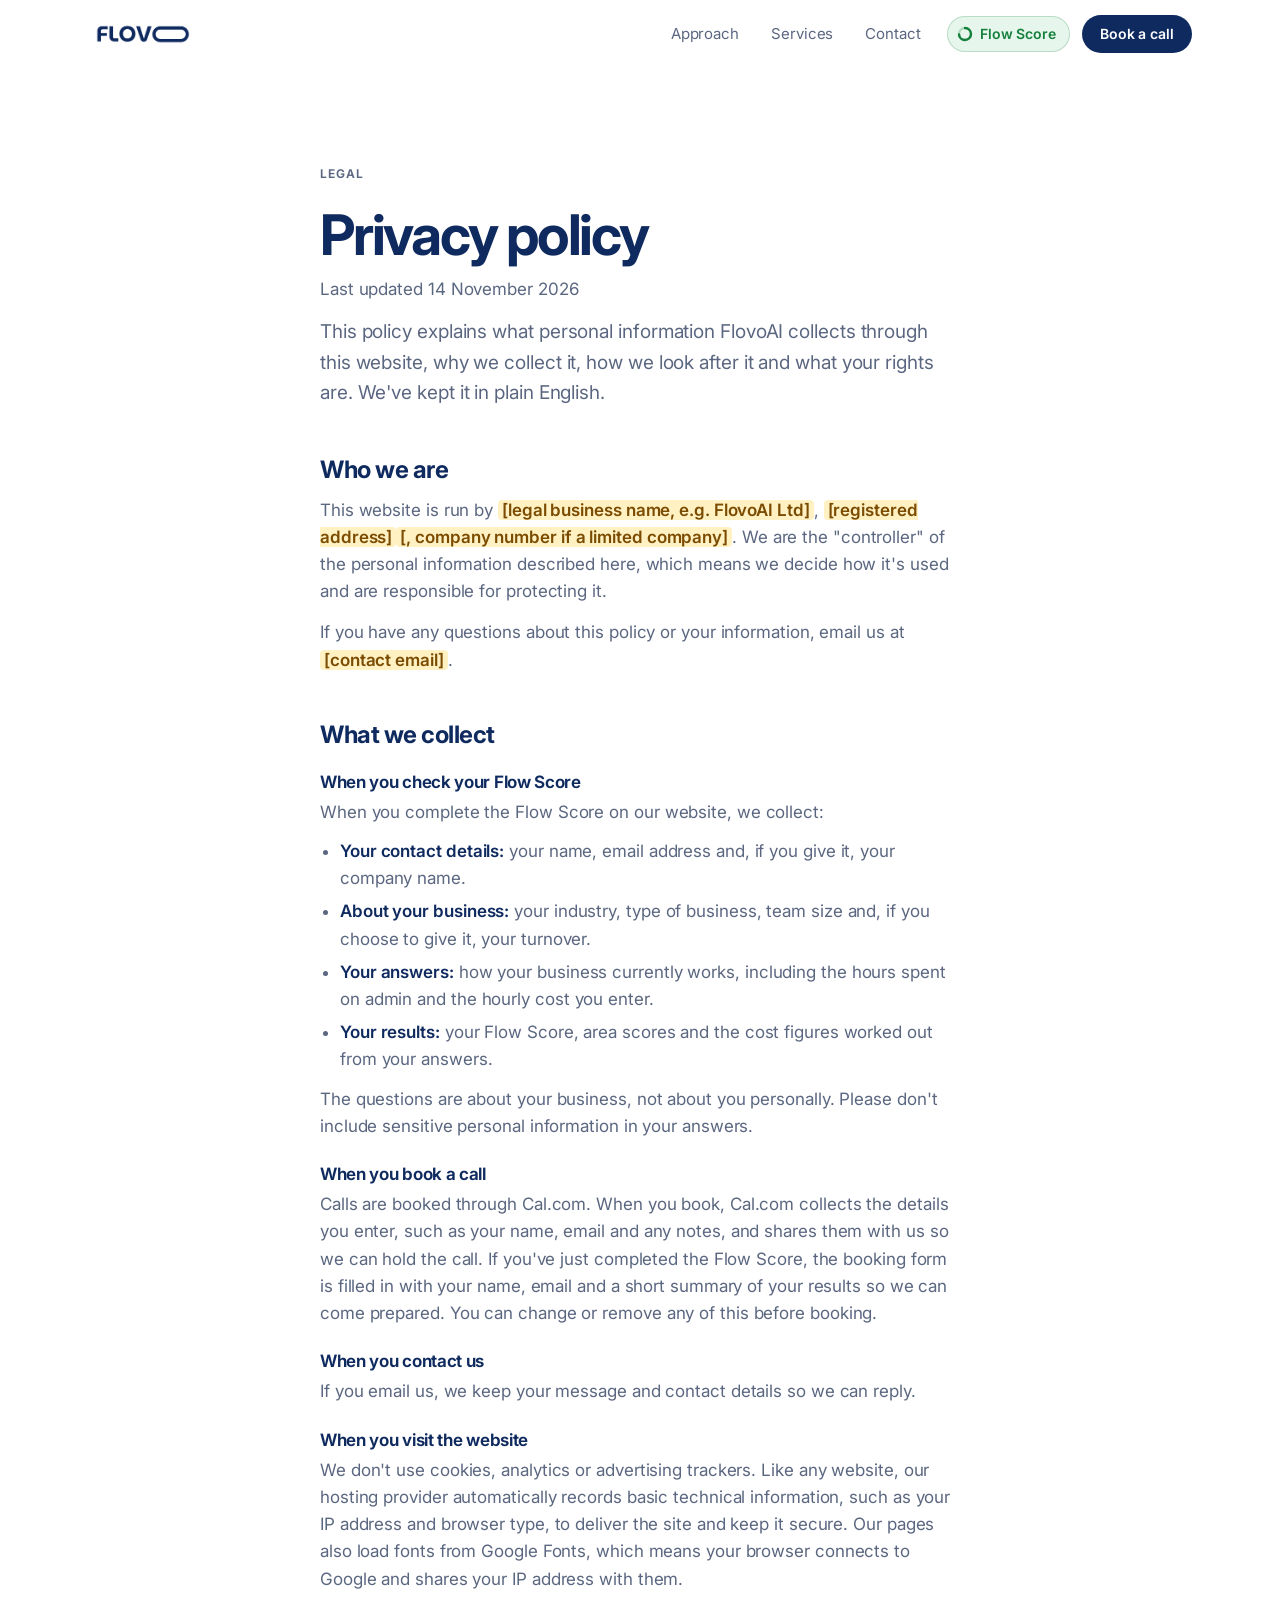
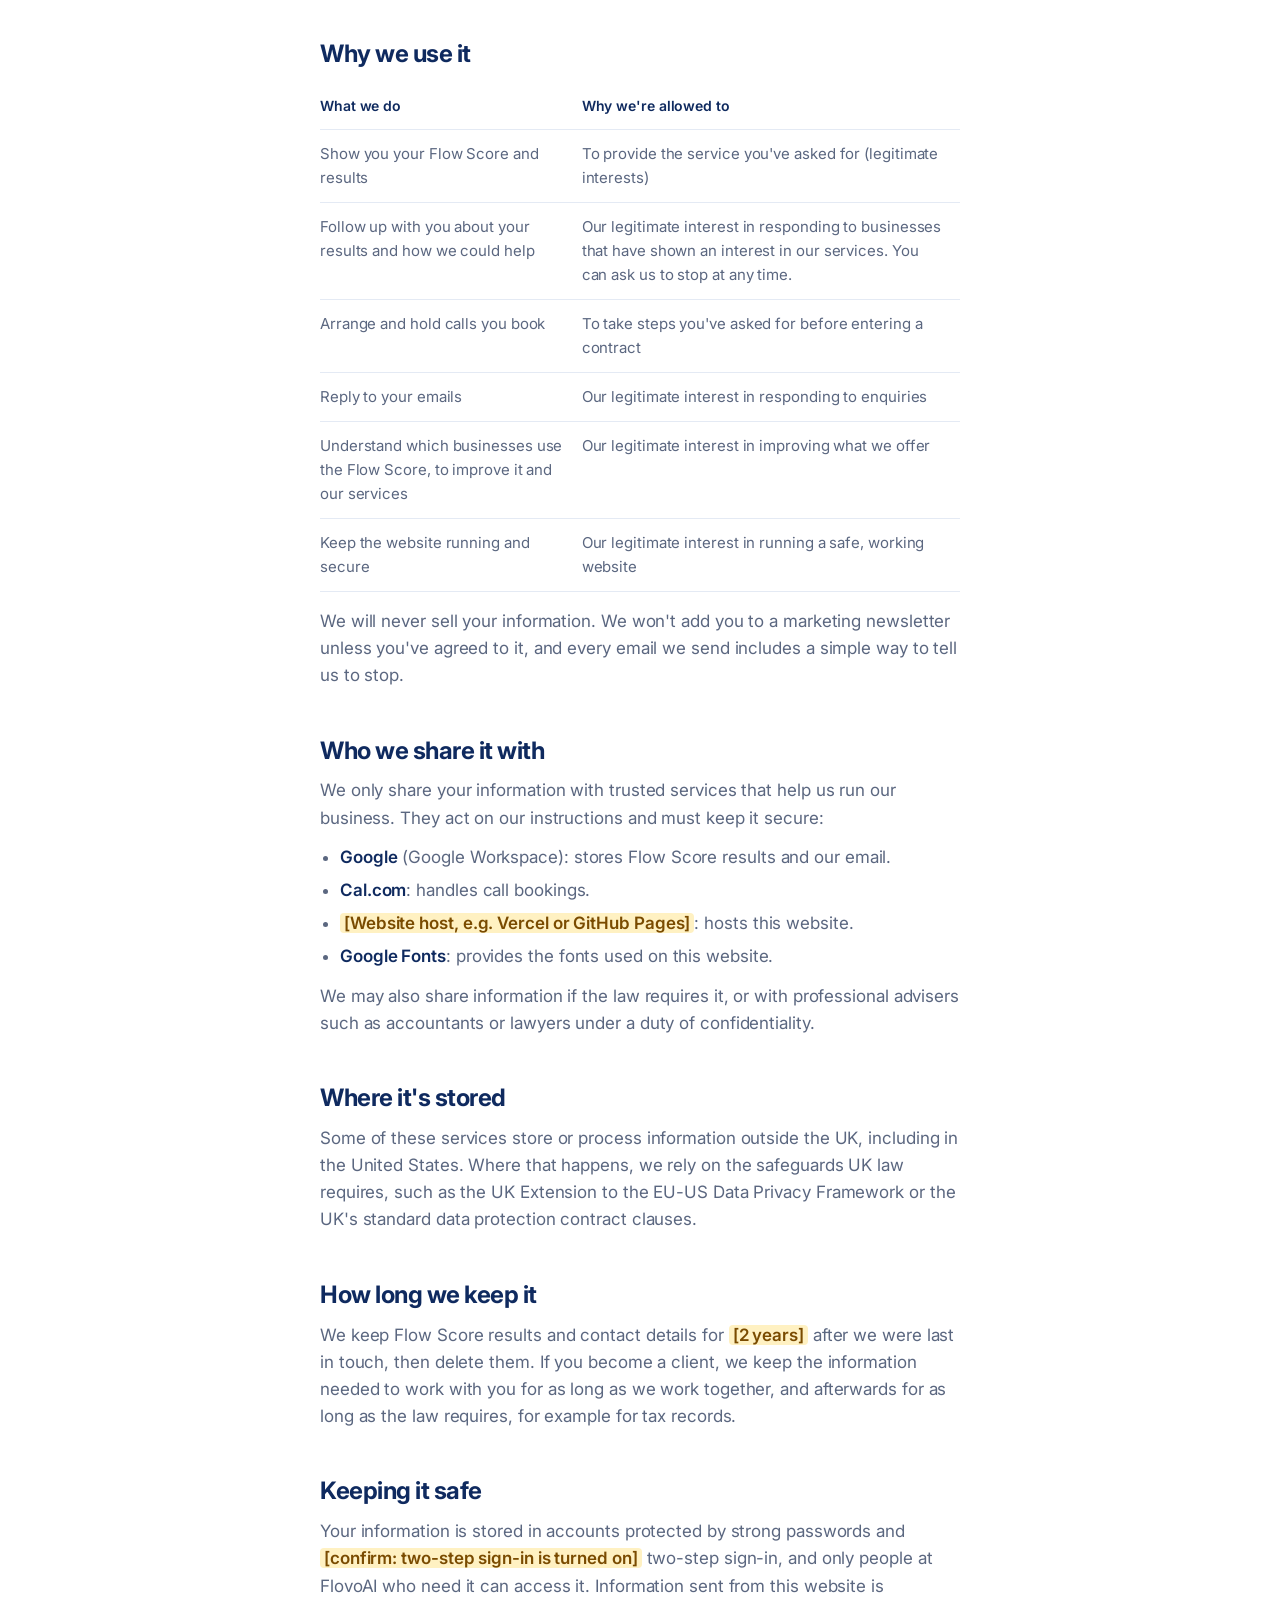
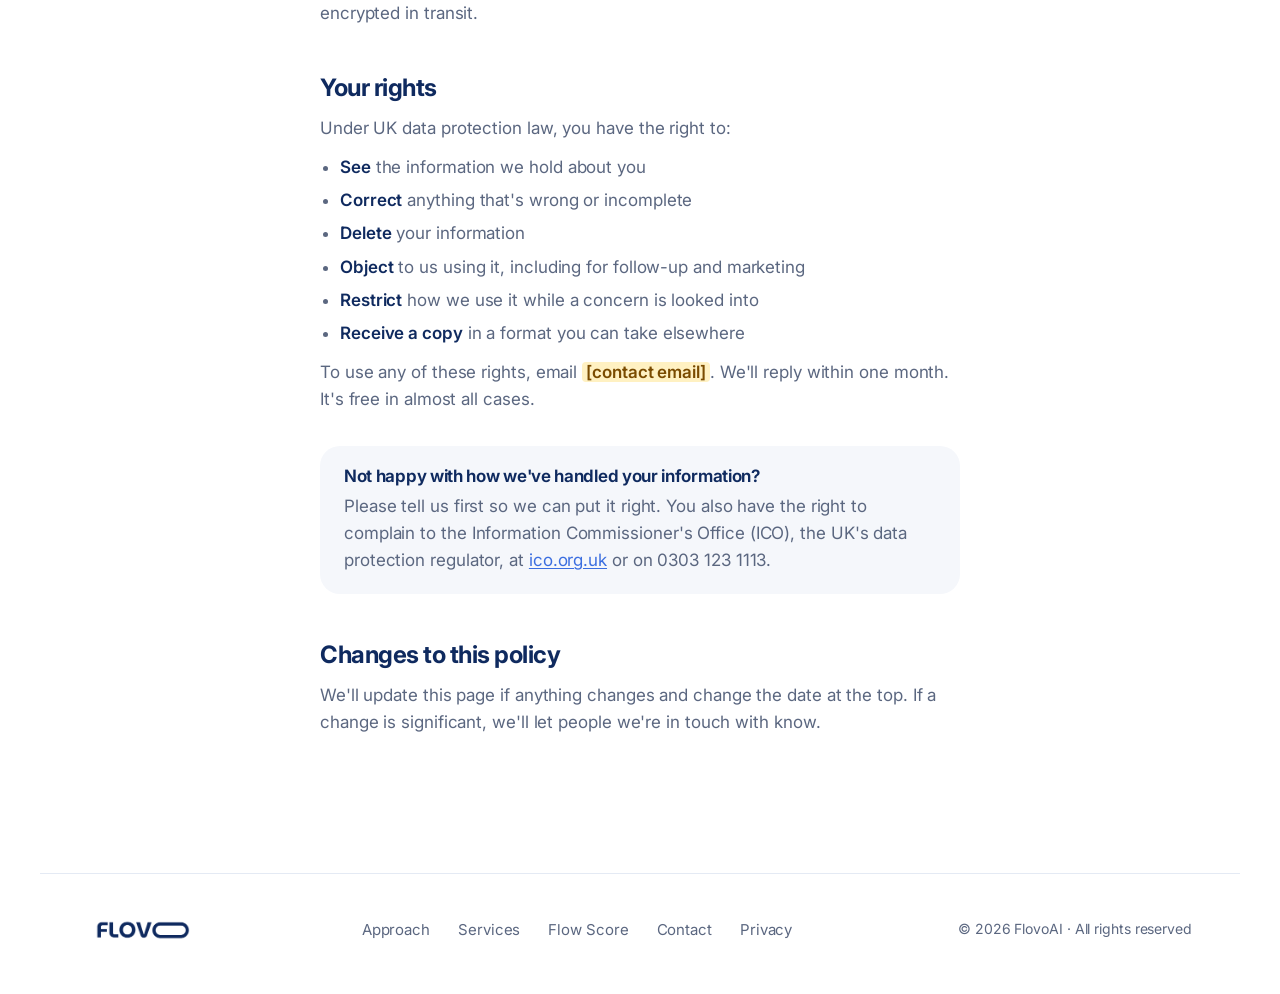
==== privacy.html @ fb39d15f "Add privacy policy page - privacy.html: plain-English UK GDPR policy covering the Flow Score,   Cal." ====
<!DOCTYPE html>
<html lang="en">
<head>
  <meta charset="UTF-8" />
  <meta name="viewport" content="width=device-width, initial-scale=1.0" />
  <meta name="theme-color" content="#ffffff" />
  <meta name="description" content="How FlovoAI collects, uses and protects your personal information." />
  <title>Privacy policy | FlovoAI</title>
  <link rel="canonical" href="https://flovoai.com/privacy" />
  <link rel="preconnect" href="https://fonts.googleapis.com" />
  <link rel="preconnect" href="https://fonts.gstatic.com" crossorigin />
  <link href="https://fonts.googleapis.com/css2?family=Inter:opsz,wght@14..32,400..700&display=swap" rel="stylesheet" />
  <link rel="icon" type="image/png" href="faviconv2.png" />
  <link rel="apple-touch-icon" href="faviconv2.png" />
  <link rel="stylesheet" href="home.css" />
  <style>
    .policy { padding: clamp(3.5rem, 8vw, 6rem) 0 clamp(4rem, 8vw, 6rem); }
    .policy .wrap { max-width: 46rem; }
    .policy h1 { font-size: clamp(2.5rem, 5vw, 3.5rem); }
    .policy-updated { color: var(--text-soft); margin-top: .75rem; }
    .policy-intro { font-size: 1.1875rem; line-height: 1.6; color: var(--text); margin-top: 2rem; }
    .policy h2 { font-size: 1.5rem; letter-spacing: -0.02em; margin: 3rem 0 .875rem; }
    .policy h3 { font-size: 1.0625rem; margin: 1.5rem 0 .375rem; }
    .policy p, .policy li { color: var(--text-soft); }
    .policy p + p { margin-top: .875rem; }
    .policy ul { list-style: disc; padding-left: 1.25rem; margin: .75rem 0; }
    .policy li + li { margin-top: .375rem; }
    .policy strong { color: var(--navy); font-weight: 600; }
    .policy a:not(.btn) { color: var(--blue); text-decoration: underline; text-underline-offset: 2px; }
    .policy table { width: 100%; border-collapse: collapse; margin: 1rem 0; font-size: .9375rem; }
    .policy th, .policy td { text-align: left; vertical-align: top; padding: .75rem .75rem .75rem 0; border-bottom: 1px solid var(--line); color: var(--text-soft); }
    .policy th { color: var(--navy); font-weight: 600; font-size: .875rem; }
    .policy-box { margin-top: 2rem; padding: 1.25rem 1.5rem; border-radius: var(--r-md); background: var(--tint); }
    /* Details still to be confirmed by FlovoAI before going live */
    .todo { background: #FFF1C2; color: #7A4B00; padding: 0 .25rem; border-radius: .25rem; font-weight: 600; }
    @media (max-width: 600px) { .policy table, .policy thead, .policy tbody, .policy tr, .policy th, .policy td { display: block; } .policy thead { display: none; } .policy td { border: 0; padding: .25rem 0; } .policy tr { border-bottom: 1px solid var(--line); padding: .75rem 0; } .policy td:first-child { color: var(--navy); font-weight: 600; } }
  </style>
</head>
<body>

  <header class="nav" id="nav">
    <div class="wrap nav-row">
      <a class="brand" href="/" aria-label="FlovoAI home"><span class="logo" role="img" aria-label="FlovoAI"></span></a>
      <nav class="nav-links" aria-label="Primary">
        <a class="nav-link" href="/#approach">Approach</a>
        <a class="nav-link" href="/#services">Services</a>
        <a class="nav-link" href="/#contact">Contact</a>
        <a class="nav-score" href="/questionnaire"><svg class="nav-score-icon" viewBox="0 0 16 16" aria-hidden="true"><circle cx="8" cy="8" r="6" class="t"/><circle cx="8" cy="8" r="6" class="f"/></svg><span>Flow Score</span></a>
        <a class="nav-cta" href="https://cal.com/flovoai/30min" target="_blank" rel="noopener">Book a call</a>
      </nav>
    </div>
  </header>

  <main class="policy" id="top">
    <div class="wrap">
      <p class="eyebrow">Legal</p>
      <h1>Privacy policy</h1>
      <p class="policy-updated">Last updated 14 November 2026</p>

      <p class="policy-intro">This policy explains what personal information FlovoAI collects through this website, why we collect it, how we look after it and what your rights are. We've kept it in plain English.</p>

      <h2>Who we are</h2>
      <p>This website is run by <span class="todo">[legal business name, e.g. FlovoAI Ltd]</span>, <span class="todo">[registered address]</span><span class="todo">[, company number if a limited company]</span>. We are the "controller" of the personal information described here, which means we decide how it's used and are responsible for protecting it.</p>
      <p>If you have any questions about this policy or your information, email us at <span class="todo">[contact email]</span>.</p>

      <h2>What we collect</h2>

      <h3>When you check your Flow Score</h3>
      <p>When you complete the Flow Score on our website, we collect:</p>
      <ul>
        <li><strong>Your contact details:</strong> your name, email address and, if you give it, your company name.</li>
        <li><strong>About your business:</strong> your industry, type of business, team size and, if you choose to give it, your turnover.</li>
        <li><strong>Your answers:</strong> how your business currently works, including the hours spent on admin and the hourly cost you enter.</li>
        <li><strong>Your results:</strong> your Flow Score, area scores and the cost figures worked out from your answers.</li>
      </ul>
      <p>The questions are about your business, not about you personally. Please don't include sensitive personal information in your answers.</p>

      <h3>When you book a call</h3>
      <p>Calls are booked through Cal.com. When you book, Cal.com collects the details you enter, such as your name, email and any notes, and shares them with us so we can hold the call. If you've just completed the Flow Score, the booking form is filled in with your name, email and a short summary of your results so we can come prepared. You can change or remove any of this before booking.</p>

      <h3>When you contact us</h3>
      <p>If you email us, we keep your message and contact details so we can reply.</p>

      <h3>When you visit the website</h3>
      <p>We don't use cookies, analytics or advertising trackers. Like any website, our hosting provider automatically records basic technical information, such as your IP address and browser type, to deliver the site and keep it secure. Our pages also load fonts from Google Fonts, which means your browser connects to Google and shares your IP address with them.</p>

      <h2>Why we use it</h2>
      <table>
        <thead><tr><th>What we do</th><th>Why we're allowed to</th></tr></thead>
        <tbody>
          <tr><td>Show you your Flow Score and results</td><td>To provide the service you've asked for (legitimate interests)</td></tr>
          <tr><td>Follow up with you about your results and how we could help</td><td>Our legitimate interest in responding to businesses that have shown an interest in our services. You can ask us to stop at any time.</td></tr>
          <tr><td>Arrange and hold calls you book</td><td>To take steps you've asked for before entering a contract</td></tr>
          <tr><td>Reply to your emails</td><td>Our legitimate interest in responding to enquiries</td></tr>
          <tr><td>Understand which businesses use the Flow Score, to improve it and our services</td><td>Our legitimate interest in improving what we offer</td></tr>
          <tr><td>Keep the website running and secure</td><td>Our legitimate interest in running a safe, working website</td></tr>
        </tbody>
      </table>
      <p>We will never sell your information. We won't add you to a marketing newsletter unless you've agreed to it, and every email we send includes a simple way to tell us to stop.</p>

      <h2>Who we share it with</h2>
      <p>We only share your information with trusted services that help us run our business. They act on our instructions and must keep it secure:</p>
      <ul>
        <li><strong>Google</strong> (Google Workspace): stores Flow Score results and our email.</li>
        <li><strong>Cal.com</strong>: handles call bookings.</li>
        <li><strong><span class="todo">[Website host, e.g. Vercel or GitHub Pages]</span></strong>: hosts this website.</li>
        <li><strong>Google Fonts</strong>: provides the fonts used on this website.</li>
      </ul>
      <p>We may also share information if the law requires it, or with professional advisers such as accountants or lawyers under a duty of confidentiality.</p>

      <h2>Where it's stored</h2>
      <p>Some of these services store or process information outside the UK, including in the United States. Where that happens, we rely on the safeguards UK law requires, such as the UK Extension to the EU-US Data Privacy Framework or the UK's standard data protection contract clauses.</p>

      <h2>How long we keep it</h2>
      <p>We keep Flow Score results and contact details for <span class="todo">[2 years]</span> after we were last in touch, then delete them. If you become a client, we keep the information needed to work with you for as long as we work together, and afterwards for as long as the law requires, for example for tax records.</p>

      <h2>Keeping it safe</h2>
      <p>Your information is stored in accounts protected by strong passwords and <span class="todo">[confirm: two-step sign-in is turned on]</span> two-step sign-in, and only people at FlovoAI who need it can access it. Information sent from this website is encrypted in transit.</p>

      <h2>Your rights</h2>
      <p>Under UK data protection law, you have the right to:</p>
      <ul>
        <li><strong>See</strong> the information we hold about you</li>
        <li><strong>Correct</strong> anything that's wrong or incomplete</li>
        <li><strong>Delete</strong> your information</li>
        <li><strong>Object</strong> to us using it, including for follow-up and marketing</li>
        <li><strong>Restrict</strong> how we use it while a concern is looked into</li>
        <li><strong>Receive a copy</strong> in a format you can take elsewhere</li>
      </ul>
      <p>To use any of these rights, email <span class="todo">[contact email]</span>. We'll reply within one month. It's free in almost all cases.</p>

      <div class="policy-box">
        <h3 style="margin-top:0">Not happy with how we've handled your information?</h3>
        <p>Please tell us first so we can put it right. You also have the right to complain to the Information Commissioner's Office (ICO), the UK's data protection regulator, at <a href="https://ico.org.uk/make-a-complaint/" target="_blank" rel="noopener">ico.org.uk</a> or on 0303 123 1113.</p>
      </div>

      <h2>Changes to this policy</h2>
      <p>We'll update this page if anything changes and change the date at the top. If a change is significant, we'll let people we're in touch with know.</p>
    </div>
  </main>

  <footer class="footer">
    <div class="wrap footer-row">
      <span class="logo" role="img" aria-label="FlovoAI"></span>
      <div class="footer-links"><a href="/#approach">Approach</a><a href="/#services">Services</a><a href="/questionnaire">Flow Score</a><a href="/#contact">Contact</a><a href="/privacy">Privacy</a></div>
      <div class="footer-meta">© 2026 FlovoAI · All rights reserved</div>
    </div>
  </footer>

  <script>
    const navEl = document.getElementById('nav');
    const onScroll = () => navEl.classList.toggle('scrolled', window.scrollY > 8);
    window.addEventListener('scroll', onScroll, { passive: true });
    onScroll();
  </script>
</body>
</html>
---- home.css ----
/* ==========================================================================
   FlovoAI homepage
   Light, consultancy-led design. Principles applied:
   - Typography: optical sizing, size-specific tracking and leading, rem units
     so the layout scales with the visitor's text-size setting
   - Materials: translucent navigation with a soft scroll-edge, not a hard rule
   - Response: buttons react on press, instantly
   - Motion: smooth, critically damped (no overshoot), transform + opacity only
   - Accessibility: reduced motion, reduced transparency, increased contrast
   ========================================================================== */

:root {
  /* Brand */
  --navy: #0F2A5F;
  --blue: #3B6EE0;
  --blue-deep: #2A57C4;
  --blue-soft: #EBF1FD;
  --sky: #8FB1F7;
  /* Flow Score accent: deep enough for white text to pass contrast (AA) */
  --green: #15803D;
  --green-deep: #116632;
  --green-soft: #E7F6EC;

  /* Neutrals */
  --bg: #FFFFFF;
  --tint: #F5F7FB;
  --text: #1E2B44;
  --text-soft: #5B6780;
  --line: #E4EAF4;
  --line-strong: #C9D6EC;

  /* Type */
  --font: 'Inter', system-ui, -apple-system, 'Segoe UI', sans-serif;

  /* Shape and depth */
  --r-lg: 1.75rem;
  --r-md: 1.25rem;
  --r-sm: 0.75rem;
  --shadow-lg: 0 1px 2px rgba(15, 42, 95, .04), 0 24px 64px -12px rgba(15, 42, 95, .14);
  --shadow-md: 0 1px 2px rgba(15, 42, 95, .04), 0 12px 32px -8px rgba(15, 42, 95, .10);

  /* Motion: approximates a critically damped spring (smooth settle, no bounce) */
  --ease: cubic-bezier(.32, .72, 0, 1);
  --ease-out: cubic-bezier(.22, .61, .36, 1);
}

/* ---------- Base ---------- */
*, *::before, *::after { box-sizing: border-box; margin: 0; padding: 0; }
html { scroll-behavior: smooth; -webkit-text-size-adjust: 100%; }
body {
  background: var(--bg);
  color: var(--text);
  font-family: var(--font);
  font-optical-sizing: auto;
  font-size: 1.0625rem;
  line-height: 1.6;
  letter-spacing: -0.005em;
  -webkit-font-smoothing: antialiased;
  -moz-osx-font-smoothing: grayscale;
  text-rendering: optimizeLegibility;
}
a { color: inherit; text-decoration: none; }
ul { list-style: none; }
::selection { background: var(--blue); color: #fff; }
:focus-visible { outline: 2px solid var(--blue); outline-offset: 3px; border-radius: 6px; }

.wrap { max-width: 75rem; margin: 0 auto; padding: 0 clamp(1.25rem, 4vw, 3rem); }

/* ---------- Typography: tracking tightens and leading closes as size grows ---------- */
h1, h2, h3, h4 { color: var(--navy); font-weight: 650; text-wrap: balance; }
h1 { font-size: clamp(2.75rem, 6.4vw, 5.25rem); line-height: 1.02; letter-spacing: -0.04em; font-weight: 700; }
h2 { font-size: clamp(2rem, 4vw, 3.25rem); line-height: 1.08; letter-spacing: -0.032em; font-weight: 700; }
h3 { font-size: 1.3125rem; line-height: 1.25; letter-spacing: -0.018em; margin-bottom: .5rem; }
h4 { font-size: 1.1875rem; line-height: 1.3; letter-spacing: -0.015em; margin-bottom: .5rem; }
h1 em, h2 em {
  font-style: normal;
  background: linear-gradient(100deg, var(--blue) 10%, #6E9BF5 90%);
  -webkit-background-clip: text; background-clip: text; color: transparent;
}
p { text-wrap: pretty; }
.kicker, .eyebrow, .hero-card-label, .compare-foot, .svc-flow, .step-when {
  font-size: .75rem; font-weight: 650; letter-spacing: .08em; text-transform: uppercase;
}

/* ---------- Navigation: a translucent material that content scrolls beneath ---------- */
.nav {
  position: sticky; top: 0; z-index: 50;
  background: rgba(255, 255, 255, .72);
  -webkit-backdrop-filter: saturate(180%) blur(20px);
  backdrop-filter: saturate(180%) blur(20px);
}
/* Scroll-edge effect: a soft fade where content meets the bar, only once scrolled */
.nav::after {
  content: ""; position: absolute; left: 0; right: 0; top: 100%; height: 1.25rem;
  background: linear-gradient(rgba(15, 42, 95, .06), transparent);
  opacity: 0; transition: opacity .3s var(--ease-out); pointer-events: none;
}
.nav.scrolled::after { opacity: 1; }
.nav-row { display: flex; align-items: center; justify-content: space-between; height: 4.25rem; }
.logo {
  display: block; width: 6.75rem; height: 2rem; background: var(--logo, var(--navy));
  -webkit-mask: url(logo.png) center / contain no-repeat; mask: url(logo.png) center / contain no-repeat;
}
.nav-links { display: flex; align-items: center; gap: .25rem; font-size: .9375rem; }
.nav-link {
  color: var(--text-soft); padding: .5rem .875rem; border-radius: 99px;
  transition: color .2s var(--ease-out), background-color .2s var(--ease-out);
}
.nav-link:hover { color: var(--navy); }
/* Wayfinding: the section you're reading is highlighted */
.nav-link.active { color: var(--navy); background: var(--tint); }
.nav-cta {
  margin-left: .75rem; padding: .5rem 1.125rem; border-radius: 99px;
  background: var(--navy); color: #fff; font-weight: 600; font-size: .875rem;
  transition: background-color .2s var(--ease-out), transform .1s var(--ease-out);
}
.nav-cta:hover { background: var(--blue); }
.nav-cta:active { transform: scale(.96); transition-duration: 0s; }

/* Flow Score: a soft green pill so it stands out, secondary to Book a call */
.nav-score {
  display: inline-flex; align-items: center; gap: .4375rem; margin-left: .5rem;
  padding: .4375rem .875rem .4375rem .625rem; border-radius: 99px;
  background: var(--green-soft); color: var(--green); font-weight: 600; font-size: .875rem;
  box-shadow: inset 0 0 0 1px rgba(21, 128, 61, .22);
  -webkit-tap-highlight-color: transparent;
  transition: background-color .2s var(--ease-out), box-shadow .2s var(--ease-out), transform .1s var(--ease-out);
}
.nav-score:hover { background: #D9F0E1; box-shadow: inset 0 0 0 1px rgba(21, 128, 61, .38); }
.nav-score:active { transform: scale(.96); transition-duration: 0s; }
.nav-score[aria-current="page"] { box-shadow: inset 0 0 0 1.5px var(--green); }
.nav-score-icon { width: 1rem; height: 1rem; transform: rotate(-90deg); }
.nav-score-icon circle { fill: none; stroke-width: 2.4; }
.nav-score-icon .t { stroke: rgba(21, 128, 61, .25); }
.nav-score-icon .f { stroke: currentColor; stroke-linecap: round; stroke-dasharray: 37.7; stroke-dashoffset: 10.5; transition: stroke-dashoffset .5s var(--ease); }
.nav-score:hover .nav-score-icon .f { stroke-dashoffset: 3; }
.nav-score + .nav-cta { margin-left: .5rem; }
@media (max-width: 720px) {
  .nav-links { gap: .375rem; }
  .nav-score { margin-left: 0; padding: .4375rem .75rem .4375rem .5625rem; font-size: .8125rem; }
  .nav-score + .nav-cta { margin-left: 0; padding: .5rem .875rem; font-size: .8125rem; }
}
@media (max-width: 360px) { .nav-score span { display: none; } .nav-score { padding: .5rem; } .logo { width: 5.75rem; } }
@media (prefers-reduced-motion: reduce) { .nav-score, .nav-score-icon .f { transition: none; } .nav-score:active { transform: none; } }

/* ---------- Buttons: feedback on press, not on release ---------- */
.btn {
  display: inline-flex; align-items: center; gap: .625rem;
  padding: 1rem 1.75rem; border-radius: 99px;
  font-size: 1rem; font-weight: 600; letter-spacing: -0.01em; white-space: nowrap;
  -webkit-tap-highlight-color: transparent;
  transition: background-color .2s var(--ease-out), box-shadow .2s var(--ease-out), transform .12s var(--ease-out);
}
.btn-primary { background: var(--blue); color: #fff; box-shadow: 0 1px 2px rgba(15, 42, 95, .1), 0 8px 24px -6px rgba(59, 110, 224, .55); }
.btn-primary:hover { background: var(--blue-deep); }
.btn:active { transform: scale(.97); transition-duration: 0s; }
.btn-arrow { display: inline-block; transition: transform .3s var(--ease); }
.btn:hover .btn-arrow { transform: translateX(3px); }
.hero-cta { display: flex; gap: .75rem; flex-wrap: wrap; justify-content: center; margin-top: 2.25rem; }

/* ---------- Hero ---------- */
.hero {
  /* Starts beneath the translucent nav so the gradient shows through it */
  margin-top: -4.25rem;
  padding: calc(4.25rem + clamp(3.5rem, 8vw, 6.5rem)) 0 clamp(4rem, 8vw, 6.5rem);
  background:
    radial-gradient(60rem 30rem at 50% -4rem, #E3ECFD, transparent 70%),
    var(--bg);
  text-align: center;
}
.hero-copy { max-width: 60rem; }
.eyebrow { color: var(--blue); margin-bottom: 1.5rem; }
.hero-sub { font-size: clamp(1.125rem, 1.6vw, 1.3125rem); line-height: 1.55; color: var(--text-soft); max-width: 42rem; margin: 1.75rem auto 0; letter-spacing: -0.01em; }
.hero-trust { display: flex; justify-content: center; flex-wrap: wrap; gap: .5rem 1.75rem; margin-top: 1.75rem; font-size: .875rem; color: var(--text-soft); }
.hero-trust li { display: flex; align-items: center; gap: .5rem; }
.hero-trust li::before {
  content: ""; width: 1rem; height: 1rem; border-radius: 50%;
  background: var(--blue-soft) url("data:image/svg+xml,%3Csvg xmlns='http://www.w3.org/2000/svg' viewBox='0 0 16 16'%3E%3Cpath d='M4.5 8.2l2.2 2.2 4.8-4.8' fill='none' stroke='%233B6EE0' stroke-width='1.8' stroke-linecap='round' stroke-linejoin='round'/%3E%3C/svg%3E") center / 100% no-repeat;
}

/* Result panel */
.hero-card {
  margin-top: clamp(3.5rem, 7vw, 5rem);
  background: #fff; border-radius: var(--r-lg); box-shadow: var(--shadow-lg);
  border: 1px solid rgba(15, 42, 95, .06);
  display: grid; grid-template-columns: 1fr 2.2fr; align-items: center; gap: 2rem;
  padding: 2rem 2.5rem; text-align: left;
}
.hero-card-label { color: var(--blue); margin-bottom: .5rem; }
.hero-card-intro p { color: var(--text-soft); font-size: .9375rem; line-height: 1.5; }
.hero-card-figs { display: grid; grid-template-columns: 1.5fr 1fr 1fr; }
.fig { padding: .25rem 0 .25rem 1.75rem; border-left: 1px solid var(--line); }
.fig strong { display: block; color: var(--navy); font-size: 2rem; line-height: 1.1; letter-spacing: -0.035em; font-weight: 700; white-space: nowrap; }
.fig-main strong { color: var(--blue); font-size: 2.25rem; }
.fig span:not(.n) { display: block; font-size: .8125rem; color: var(--text-soft); margin-top: .375rem; }
.n, .stat-num, .kpis strong { font-variant-numeric: tabular-nums; }

/* ---------- Sections ---------- */
.sec { padding: clamp(5rem, 10vw, 8rem) 0; }
.sec-problem, .sec-mocks, .sec-services { background: var(--tint); }
.sec-head { max-width: 46rem; margin: 0 auto clamp(3rem, 6vw, 4.5rem); text-align: center; }
.kicker { color: var(--blue); margin-bottom: 1rem; }
.sec-sub { font-size: 1.1875rem; line-height: 1.55; color: var(--text-soft); margin-top: 1.25rem; letter-spacing: -0.01em; }

/* Tiles */
.cards-3 { display: grid; grid-template-columns: repeat(3, 1fr); gap: 1.25rem; }
.card { background: #fff; border-radius: var(--r-lg); padding: 2.25rem 2rem 2rem; display: flex; flex-direction: column; }
.card p { color: var(--text-soft); font-size: 1rem; line-height: 1.6; }
.card-icon { width: 3rem; height: 3rem; border-radius: .875rem; display: grid; place-items: center; color: var(--blue); background: var(--blue-soft); margin-bottom: 1.75rem; }
.card-icon svg { width: 1.5rem; height: 1.5rem; }
.card-foot { margin-top: auto; padding-top: 1.5rem; display: flex; gap: .5rem; font-size: .875rem; font-weight: 600; color: var(--navy); }
.card p + .card-foot { margin-top: 1.75rem; border-top: 1px solid var(--line); }
.card-foot span { color: var(--text-soft); font-weight: 500; }

/* ---------- Case study ---------- */
.case {
  background: var(--navy); color: #fff; border-radius: 2.25rem;
  padding: clamp(2.5rem, 6vw, 5rem);
  display: grid; grid-template-columns: 1fr; gap: clamp(2.5rem, 5vw, 3.5rem);
  position: relative; overflow: hidden; isolation: isolate;
}
.case::before {
  content: ""; position: absolute; inset: auto -10rem -16rem auto; width: 40rem; height: 40rem; z-index: -1;
  background: radial-gradient(closest-side, rgba(59, 110, 224, .45), transparent);
}
.case-left { max-width: 50rem; }
.case .kicker { color: var(--sky); }
.case h2 { color: #fff; }
.case blockquote { font-size: clamp(1.1875rem, 2vw, 1.5rem); line-height: 1.5; letter-spacing: -0.015em; color: #E3EAF8; margin: 1.75rem 0 2rem; font-weight: 450; }
.cite { display: flex; align-items: center; gap: .875rem; font-size: .875rem; color: #AFC0E0; line-height: 1.4; }
.cite strong { color: #fff; font-weight: 600; }
.avatar { width: 2.75rem; height: 2.75rem; border-radius: 50%; background: var(--blue); color: #fff; display: grid; place-items: center; font-weight: 700; }
.stats { display: grid; grid-template-columns: repeat(3, 1fr); border-top: 1px solid rgba(255, 255, 255, .14); }
.stat { padding: 2rem 1.5rem 0 0; }
.stat + .stat { padding-left: 1.75rem; border-left: 1px solid rgba(255, 255, 255, .14); }
.stat-num { font-size: clamp(2.75rem, 5vw, 3.75rem); line-height: 1; font-weight: 700; letter-spacing: -0.045em; color: #fff; }
.stat-num small { font-size: .45em; letter-spacing: -0.02em; color: var(--sky); margin-left: .15em; }
.stat-label { font-weight: 600; margin-top: .75rem; color: #fff; letter-spacing: -0.01em; }
.stat p { font-size: .875rem; color: #AFC0E0; margin-top: .125rem; }

/* ---------- Before and after ---------- */
.compare { display: grid; grid-template-columns: 1fr 1fr; gap: 1.25rem; }
.compare-col { border-radius: var(--r-lg); padding: 2.5rem; background: var(--tint); }
.compare-col.now { background: var(--blue-soft); }
.compare-col h4 { margin-bottom: 1.25rem; }
.compare-col li { display: flex; gap: .875rem; align-items: center; padding: .875rem 0; border-bottom: 1px solid rgba(15, 42, 95, .07); font-size: 1rem; }
.compare-col li::before { flex: none; width: 1.375rem; height: 1.375rem; border-radius: 50%; display: grid; place-items: center; font-size: .6875rem; font-weight: 700; }
.compare-col.then { color: var(--text-soft); }
.compare-col.then li::before { content: "✕"; background: #E6E9F0; color: #8A93A6; }
.compare-col.now li::before { content: "✓"; background: var(--blue); color: #fff; }
.compare-col.now li { color: var(--navy); font-weight: 500; }
.compare-foot { margin-top: 1.5rem; color: var(--text-soft); }
.compare-col.now .compare-foot { color: var(--blue); }

/* ---------- In practice: product views ---------- */
.mocks { display: grid; grid-template-columns: 1fr 1fr; gap: 1.25rem; align-items: start; }
.mock { background: #fff; border-radius: var(--r-lg); padding: 1.75rem; font-size: .875rem; box-shadow: var(--shadow-md); }
.mock-head { display: flex; justify-content: space-between; align-items: center; gap: 1rem; font-weight: 650; color: var(--navy); padding-bottom: 1rem; border-bottom: 1px solid var(--line); letter-spacing: -0.01em; }
.mock-meta { display: grid; grid-template-columns: repeat(3, 1fr); gap: .75rem; padding: 1rem 0; color: var(--navy); font-weight: 500; }
.mock-meta span, .kpis span { display: block; font-size: .75rem; color: var(--text-soft); font-weight: 500; }
.mock table { width: 100%; border-collapse: collapse; }
.mock th { text-align: left; font-size: .75rem; color: var(--text-soft); font-weight: 600; padding: .5rem 0; border-bottom: 1px solid var(--line); }
.mock td { padding: .6875rem 0; border-bottom: 1px solid var(--line); font-variant-numeric: tabular-nums; }
.mock th + th, .mock td + td { padding-left: .75rem; }
.mock th:last-child, .mock td:last-child { text-align: right; }
.mock-total { display: flex; justify-content: space-between; align-items: center; padding-top: 1rem; color: var(--text-soft); }
.mock-total strong { font-size: 1.375rem; color: var(--navy); margin-left: .5rem; letter-spacing: -0.02em; }
.note { color: var(--blue); font-weight: 600; }
.pill { font-size: .75rem; font-weight: 600; padding: .25rem .625rem; border-radius: 99px; white-space: nowrap; }
.pill.ok { background: #E7F6EE; color: #18794E; }
.pill.live, .pill.info { background: var(--blue-soft); color: var(--blue); }
.pill.warn { background: #FFF4E0; color: #A35C00; }
.pill.muted { background: #EEF0F4; color: #5B6372; }
.kpis { display: grid; grid-template-columns: repeat(3, 1fr); gap: .75rem; padding: 1rem 0; }
.kpis strong { font-size: 1.75rem; color: var(--navy); letter-spacing: -0.03em; font-weight: 700; }
.job { display: grid; grid-template-columns: 3.75rem 1fr 6rem 5rem; gap: .75rem; align-items: center; padding: .6875rem 0; border-top: 1px solid var(--line); }
.bar { height: .375rem; background: #EEF0F4; border-radius: 9px; overflow: hidden; }
.bar i { display: block; height: 100%; background: var(--blue); border-radius: 9px; }

/* ---------- Approach ---------- */
.approach { display: grid; grid-template-columns: 1.1fr 1fr; gap: clamp(3rem, 6vw, 5rem); align-items: center; }
.approach .lead { font-size: 1.3125rem; font-weight: 600; letter-spacing: -0.015em; color: var(--blue); margin: 1.25rem 0; }
.approach p { color: var(--text-soft); margin-bottom: 1rem; }
.diagram svg { width: 100%; max-width: 27.5rem; display: block; margin: auto; overflow: visible; }
.d-ring { fill: none; stroke: var(--blue); stroke-opacity: .3; stroke-dasharray: 3 7; }
.d-ring2 { fill: var(--blue-soft); }
.d-node circle { fill: #fff; stroke: var(--line-strong); filter: drop-shadow(0 6px 14px rgba(15, 42, 95, .08)); }
.d-node text { font: 600 13px var(--font); letter-spacing: -0.01em; fill: var(--navy); text-anchor: middle; }
.d-core { fill: var(--navy); }
.d-core-t1, .d-core-t2 { fill: #fff; text-anchor: middle; }
.d-core-t1 { font: 400 14px var(--font); opacity: .8; }
.d-core-t2 { font: 700 19px var(--font); letter-spacing: -0.02em; }

/* ---------- Services ---------- */
.svc-num {
  width: 2.75rem; height: 2.75rem; border-radius: .875rem; display: grid; place-items: center;
  background: var(--navy); color: #fff; font-weight: 700; font-size: .875rem; margin-bottom: 1.75rem; font-variant-numeric: tabular-nums;
}
.svc-flow { margin-top: auto; padding-top: 1.5rem; color: var(--navy); }
.card p + .svc-flow { margin-top: 1.75rem; border-top: 1px solid var(--line); }
.svc-flow span { color: var(--blue); margin: 0 .375rem; }

/* ---------- Process: three steps on one line ---------- */
.steps { display: grid; grid-template-columns: repeat(3, 1fr); gap: 2.5rem; position: relative; }
.steps::before {
  content: ""; position: absolute; top: 1.5rem; left: 1.5rem; right: calc(33.33% - 1.5rem); height: 2px;
  background: linear-gradient(90deg, var(--blue), var(--blue-soft));
  transform-origin: left; transition: transform 1.2s var(--ease) .2s;
}
.step { position: relative; }
.step-n {
  width: 3rem; height: 3rem; border-radius: 50%; display: grid; place-items: center; position: relative;
  background: var(--blue); color: #fff; font-weight: 700; font-size: 1.125rem; margin-bottom: 1.5rem;
  box-shadow: 0 0 0 .5rem #fff;
}
.step-when { color: var(--blue); margin-bottom: .5rem; }
.step p { color: var(--text-soft); }

/* ---------- Contact ---------- */
.sec-contact { padding-top: 0; }
.contact {
  text-align: center; border-radius: 2.25rem; padding: clamp(3.5rem, 8vw, 6rem) clamp(1.5rem, 5vw, 4rem);
  background: radial-gradient(40rem 20rem at 50% 0%, #E1EBFD, transparent 70%), var(--tint);
}
.contact h2 { max-width: 40rem; margin: 0 auto; }
.contact p { font-size: 1.1875rem; color: var(--text-soft); max-width: 36rem; margin: 1.25rem auto 0; }
.contact-meta { margin-top: 1.5rem; font-size: .875rem; color: var(--text-soft); }

/* ---------- Footer ---------- */
.footer { padding: 2.5rem 0 3rem; }
.footer-row { display: flex; align-items: center; justify-content: space-between; gap: 1.5rem; flex-wrap: wrap; border-top: 1px solid var(--line); padding-top: 2.5rem; }
.footer-links { display: flex; flex-wrap: wrap; gap: .5rem 1.75rem; font-size: .9375rem; color: var(--text-soft); }
.footer-links a:hover { color: var(--navy); }
.footer-meta { font-size: .875rem; color: var(--text-soft); }


/* ---------- Flow Score promo ---------- */
.sec-flow { padding-bottom: clamp(3rem, 6vw, 4.5rem); }
.flow-tile {
  display: grid; grid-template-columns: 1.4fr 1fr; align-items: center; gap: 2rem;
  background: #fff; border: 1px solid var(--line); border-radius: 2.25rem; box-shadow: var(--shadow-md);
  padding: clamp(2.25rem, 5vw, 3.75rem) clamp(1.75rem, 5vw, 4rem);
}
.flow-copy p { color: var(--text-soft); font-size: 1.125rem; margin: 1rem 0 2rem; max-width: 30rem; }
/* Flow Score buttons */
.btn-green { background: var(--green); color: #fff; box-shadow: 0 1px 2px rgba(15, 42, 95, .1), 0 8px 24px -6px rgba(21, 128, 61, .5); }
.btn-green:hover { background: var(--green-deep); }
.flow-visual { position: relative; width: min(15rem, 100%); aspect-ratio: 1; justify-self: center; }
.flow-visual svg { width: 100%; height: 100%; transform: rotate(-90deg); }
.fv-track { fill: none; stroke: var(--tint); stroke-width: 14; }
.fv-fill { fill: none; stroke: var(--blue); stroke-width: 14; stroke-linecap: round; stroke-dasharray: 528; stroke-dashoffset: 148; }
.fv-center { position: absolute; inset: 0; display: grid; place-content: center; text-align: center; }
.fv-center strong { font-size: 3.5rem; line-height: 1; font-weight: 700; letter-spacing: -0.05em; color: var(--navy); }
.fv-center span { font-size: .8125rem; color: var(--text-soft); margin-top: .375rem; }
.fv-chip { position: absolute; left: 50%; bottom: -.5rem; transform: translateX(-50%); white-space: nowrap; font-size: .8125rem; font-weight: 650; color: #18794E; background: #E7F6EE; padding: .375rem .875rem; border-radius: 99px; box-shadow: 0 0 0 4px #fff; }
/* The ring draws in when the tile appears */
.js .flow-visual .fv-fill { stroke-dashoffset: 528; }
.flow-visual.in-view .fv-fill, .flow-visual.revealed .fv-fill, .no-motion .flow-visual .fv-fill { stroke-dashoffset: 148; transition: stroke-dashoffset 1.4s var(--ease) .2s; }
@media (prefers-reduced-motion: reduce) { .js .flow-visual .fv-fill { stroke-dashoffset: 148; transition: none !important; } }
@media (max-width: 960px) { .flow-tile { grid-template-columns: 1fr; text-align: center; } .flow-copy p { margin-left: auto; margin-right: auto; } .flow-visual { width: 12rem; margin-top: 1rem; } }
@media (max-width: 720px) { .flow-tile .btn { width: 100%; justify-content: center; } }

/* ==========================================================================
   Motion
   Elements arrive with a short upward settle. Only transform and opacity
   animate, so it stays smooth on any device.
   ========================================================================== */
.js .reveal { opacity: 0; transform: translateY(1.25rem); transition: opacity .7s var(--ease), transform .9s var(--ease); }
.js .reveal.in-view { opacity: 1; transform: none; }

/* Hero entrance on load */
.js .hero-copy > *, .js .hero-card { opacity: 0; transform: translateY(1rem); }
.hero-in .hero-copy > *, .hero-in .hero-card { opacity: 1; transform: none; transition: opacity .8s var(--ease), transform 1s var(--ease); }
.hero-in .hero-copy > :nth-child(2) { transition-delay: .08s; }
.hero-in .hero-copy > :nth-child(3) { transition-delay: .16s; }
.hero-in .hero-copy > :nth-child(4) { transition-delay: .24s; }
.hero-in .hero-copy > :nth-child(5) { transition-delay: .32s; }
.hero-in .hero-card { transition-delay: .4s; }

/* Process line draws across once the steps appear */
.js .steps::before { transform: scaleX(0); }
.js .steps.drawn::before { transform: none; }

/* Job board bars fill once the card appears */
.js .mock .bar i { transform: scaleX(0); transform-origin: left; }
.mock.in-view .bar i, .mock.revealed .bar i, .no-motion .mock .bar i { transform: none; transition: transform 1.1s var(--ease) .4s; }

/* Approach diagram: centre first, then the four areas around it */
.d-node, .d-core { transform-box: fill-box; transform-origin: center; }
.js .diagram .d-node, .js .diagram .d-core { opacity: 0; transform: scale(.88); }
.diagram.in-view .d-node, .diagram.in-view .d-core,
.diagram.revealed .d-node, .diagram.revealed .d-core,
.no-motion .diagram .d-node, .no-motion .diagram .d-core { opacity: 1; transform: none; transition: opacity .6s var(--ease), transform .8s var(--ease); }
.diagram.in-view .d-core { transition-delay: .1s; }
.diagram.in-view .d-node:nth-of-type(1) { transition-delay: .3s; }
.diagram.in-view .d-node:nth-of-type(2) { transition-delay: .38s; }
.diagram.in-view .d-node:nth-of-type(3) { transition-delay: .46s; }
.diagram.in-view .d-node:nth-of-type(4) { transition-delay: .54s; }

/* ==========================================================================
   Accessibility preferences
   ========================================================================== */
/* Reduced motion: no movement, just a short cross-fade so changes still read */
@media (prefers-reduced-motion: reduce) {
  html { scroll-behavior: auto; }
  .js .reveal, .js .hero-copy > *, .js .hero-card, .js .diagram .d-node, .js .diagram .d-core { transform: none !important; }
  .js .reveal, .hero-in .hero-copy > *, .hero-in .hero-card { transition: opacity .25s ease !important; transition-delay: 0s !important; }
  .js .mock .bar i, .js .steps::before { transform: none !important; transition: none !important; }
  .btn-arrow, .btn, .nav-cta { transition: none; }
  .btn:active, .nav-cta:active { transform: none; }
}
/* Reduced transparency: solid navigation */
@media (prefers-reduced-transparency: reduce) {
  .nav { background: #fff; -webkit-backdrop-filter: none; backdrop-filter: none; }
}
/* Increased contrast: defined edges and stronger secondary text */
@media (prefers-contrast: more) {
  :root { --text-soft: #39445A; --line: #9AA8C0; }
  .card, .compare-col, .mock, .hero-card, .step-n { border: 1px solid var(--navy); }
  .nav { background: #fff; border-bottom: 1px solid var(--navy); }
}

/* ==========================================================================
   Responsive
   ========================================================================== */
@media (max-width: 960px) {
  .hero-card { grid-template-columns: 1fr; padding: 1.75rem; gap: 1.5rem; }
  .hero-card-figs { grid-template-columns: 1fr 1fr; gap: 1.25rem 0; }
  .fig-main { grid-column: 1 / -1; border-left: 0; padding-left: 0; }
  .fig:nth-child(2) { border-left: 0; padding-left: 0; }
  .cards-3, .compare, .mocks, .approach { grid-template-columns: 1fr; }
  .steps { grid-template-columns: 1fr; gap: 2rem; }
  .steps::before { top: 1.5rem; bottom: 1.5rem; left: 1.5rem; right: auto; width: 2px; height: auto; transform-origin: top; background: linear-gradient(var(--blue), var(--blue-soft)); }
  .js .steps::before { transform: scaleY(0); }
  .step { padding-left: 4.5rem; }
  .step-n { position: absolute; left: 0; top: 0; }
  /* End the line at the last circle */
  .step:last-child::after { content: ""; position: absolute; left: 1.25rem; top: 3rem; bottom: -2rem; width: .5rem; background: var(--bg); }
}
@media (max-width: 720px) {
  .nav-link { display: none; }
  .nav-cta { margin-left: 0; }
  .stats { grid-template-columns: 1fr; }
  .stat, .stat + .stat { padding: 1.5rem 0; border-left: 0; }
  .stat + .stat { border-top: 1px solid rgba(255, 255, 255, .14); }
  .hero-cta .btn { width: 100%; justify-content: center; }
  .card, .compare-col { padding: 1.75rem; }
  .mock { padding: 1.25rem; }
  .mock table { font-size: .8125rem; }
  .job { grid-template-columns: 3.25rem 1fr auto; }
  .job .bar { display: none; }
  .case, .contact { border-radius: 1.75rem; }
  .fig strong { font-size: 1.75rem; }
  .fig-main strong { font-size: 2rem; }
}
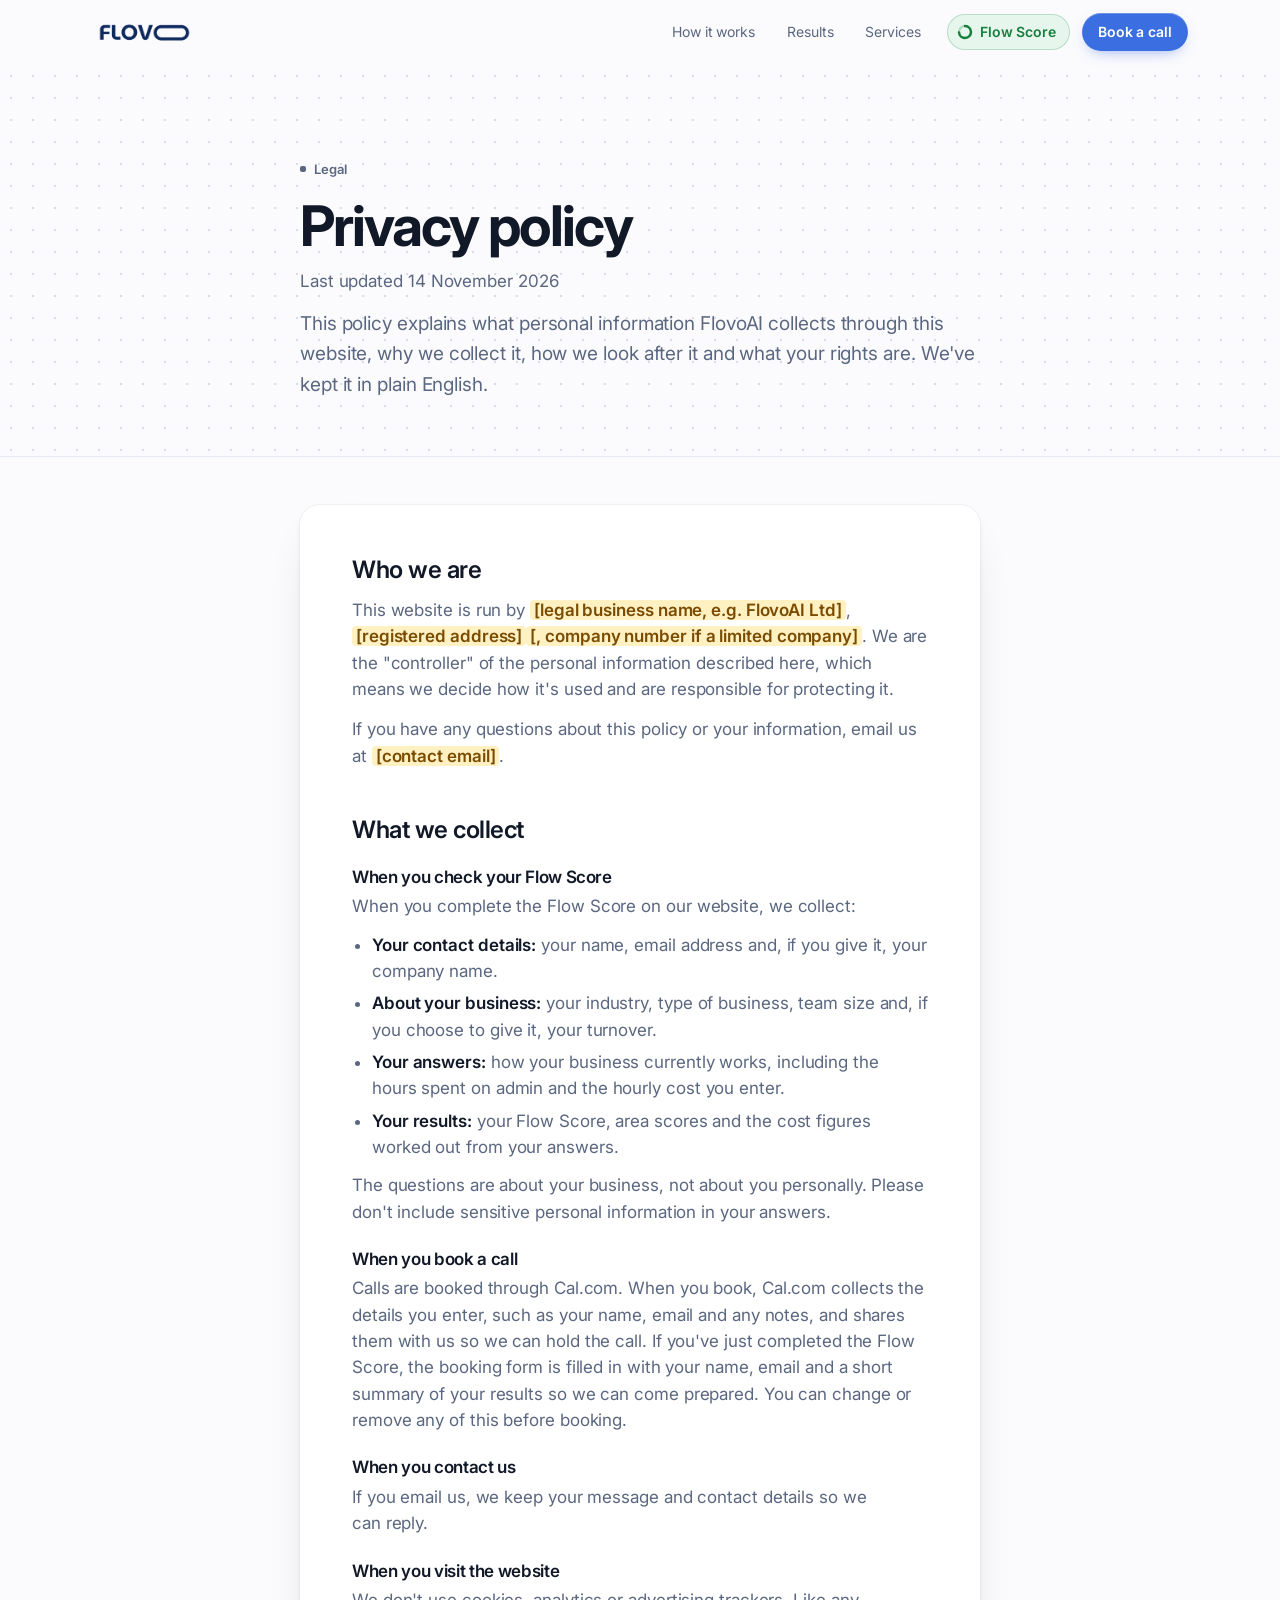
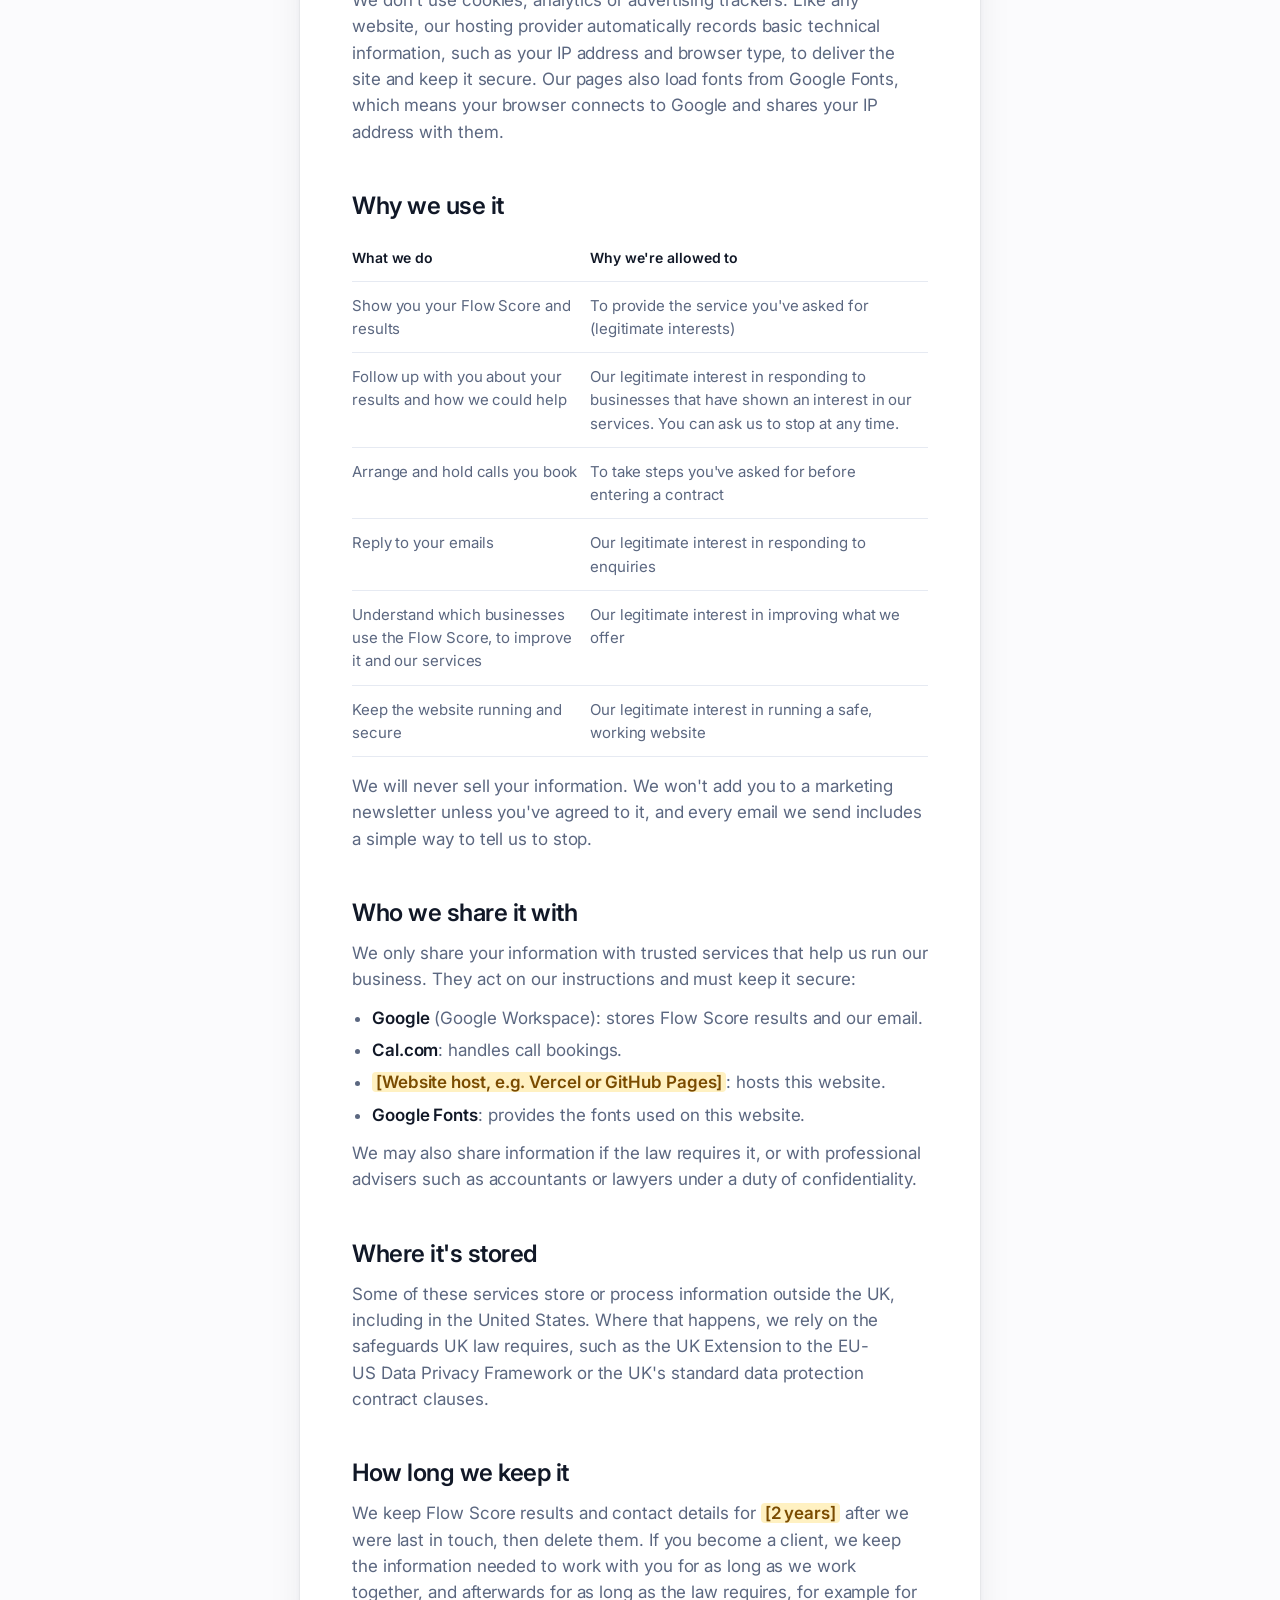
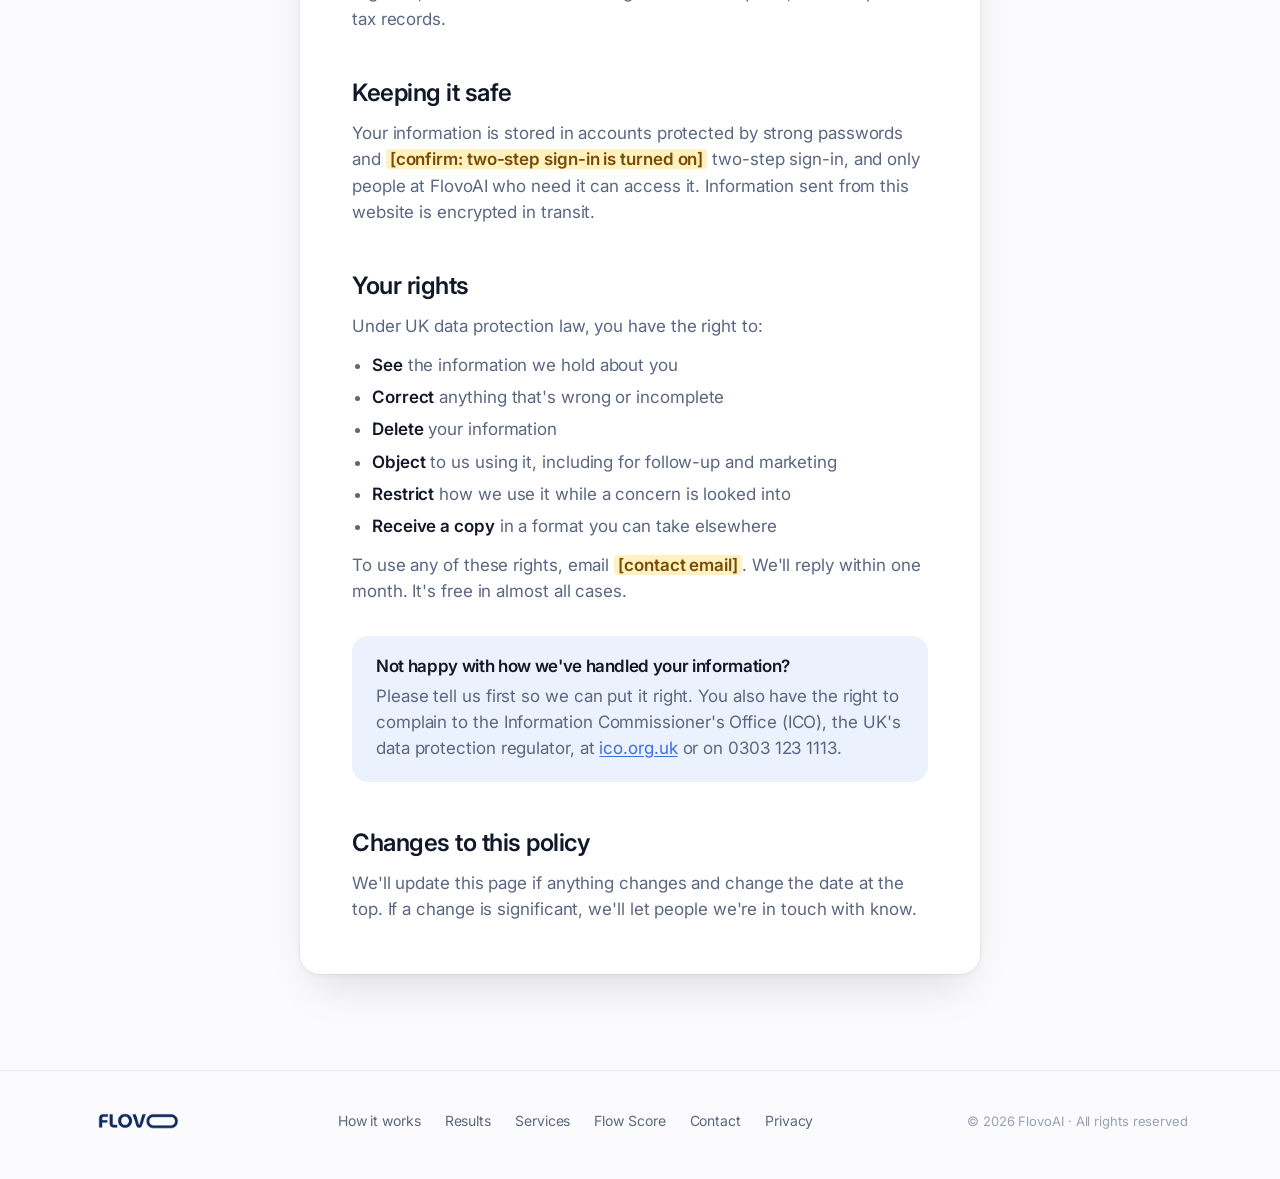
==== commit 82baf77c: "Redesign the site in the Canvas style Rebuild the homepage around a calm, Apple-style "canvas" look:" ====
--- a/privacy.html
+++ b/privacy.html
@@ -14,26 +14,29 @@
   <link rel="apple-touch-icon" href="faviconv2.png" />
   <link rel="stylesheet" href="home.css" />
   <style>
-    .policy { padding: clamp(3.5rem, 8vw, 6rem) 0 clamp(4rem, 8vw, 6rem); }
+    .policy { padding: 0 0 clamp(4rem, 8vw, 6rem); }
     .policy .wrap { max-width: 46rem; }
+    .policy-hero { padding: clamp(3.5rem, 8vw, 5.5rem) 0 clamp(2.5rem, 5vw, 3.5rem); margin-bottom: clamp(2rem, 4vw, 3rem); border-bottom: 1px solid var(--line); }
+    .policy-doc { background: #fff; border-radius: 1.25rem; box-shadow: var(--shadow-md); padding: clamp(1.75rem, 5vw, 3.25rem); }
+    .policy-doc > h2:first-child { margin-top: 0; }
     .policy h1 { font-size: clamp(2.5rem, 5vw, 3.5rem); }
     .policy-updated { color: var(--text-soft); margin-top: .75rem; }
     .policy-intro { font-size: 1.1875rem; line-height: 1.6; color: var(--text); margin-top: 2rem; }
-    .policy h2 { font-size: 1.5rem; letter-spacing: -0.02em; margin: 3rem 0 .875rem; }
+    .policy h2 { font-size: 1.5rem; letter-spacing: -0.02em; color: var(--ink); margin: 3rem 0 .875rem; }
     .policy h3 { font-size: 1.0625rem; margin: 1.5rem 0 .375rem; }
     .policy p, .policy li { color: var(--text-soft); }
     .policy p + p { margin-top: .875rem; }
     .policy ul { list-style: disc; padding-left: 1.25rem; margin: .75rem 0; }
     .policy li + li { margin-top: .375rem; }
-    .policy strong { color: var(--navy); font-weight: 600; }
+    .policy strong { color: var(--ink); font-weight: 600; }
     .policy a:not(.btn) { color: var(--blue); text-decoration: underline; text-underline-offset: 2px; }
     .policy table { width: 100%; border-collapse: collapse; margin: 1rem 0; font-size: .9375rem; }
     .policy th, .policy td { text-align: left; vertical-align: top; padding: .75rem .75rem .75rem 0; border-bottom: 1px solid var(--line); color: var(--text-soft); }
-    .policy th { color: var(--navy); font-weight: 600; font-size: .875rem; }
-    .policy-box { margin-top: 2rem; padding: 1.25rem 1.5rem; border-radius: var(--r-md); background: var(--tint); }
+    .policy th { color: var(--ink); font-weight: 600; font-size: .875rem; }
+    .policy-box { margin-top: 2rem; padding: 1.25rem 1.5rem; border-radius: 1rem; background: var(--blue-soft); }
     /* Details still to be confirmed by FlovoAI before going live */
     .todo { background: #FFF1C2; color: #7A4B00; padding: 0 .25rem; border-radius: .25rem; font-weight: 600; }
-    @media (max-width: 600px) { .policy table, .policy thead, .policy tbody, .policy tr, .policy th, .policy td { display: block; } .policy thead { display: none; } .policy td { border: 0; padding: .25rem 0; } .policy tr { border-bottom: 1px solid var(--line); padding: .75rem 0; } .policy td:first-child { color: var(--navy); font-weight: 600; } }
+    @media (max-width: 600px) { .policy table, .policy thead, .policy tbody, .policy tr, .policy th, .policy td { display: block; } .policy thead { display: none; } .policy td { border: 0; padding: .25rem 0; } .policy tr { border-bottom: 1px solid var(--line); padding: .75rem 0; } .policy td:first-child { color: var(--ink); font-weight: 600; } }
   </style>
 </head>
 <body>
@@ -42,9 +45,9 @@
     <div class="wrap nav-row">
       <a class="brand" href="/" aria-label="FlovoAI home"><span class="logo" role="img" aria-label="FlovoAI"></span></a>
       <nav class="nav-links" aria-label="Primary">
-        <a class="nav-link" href="/#approach">Approach</a>
+        <a class="nav-link" href="/#how">How it works</a>
+        <a class="nav-link" href="/#results">Results</a>
         <a class="nav-link" href="/#services">Services</a>
-        <a class="nav-link" href="/#contact">Contact</a>
         <a class="nav-score" href="/questionnaire"><svg class="nav-score-icon" viewBox="0 0 16 16" aria-hidden="true"><circle cx="8" cy="8" r="6" class="t"/><circle cx="8" cy="8" r="6" class="f"/></svg><span>Flow Score</span></a>
         <a class="nav-cta" href="https://cal.com/flovoai/30min" target="_blank" rel="noopener">Book a call</a>
       </nav>
@@ -52,12 +55,16 @@
   </header>
 
   <main class="policy" id="top">
+    <div class="policy-hero dots">
+      <div class="wrap">
+        <p class="eyebrow">Legal</p>
+        <h1>Privacy policy</h1>
+        <p class="policy-updated">Last updated 14 November 2026</p>
+        <p class="policy-intro">This policy explains what personal information FlovoAI collects through this website, why we collect it, how we look after it and what your rights are. We've kept it in plain English.</p>
+      </div>
+    </div>
     <div class="wrap">
-      <p class="eyebrow">Legal</p>
-      <h1>Privacy policy</h1>
-      <p class="policy-updated">Last updated 14 November 2026</p>
-
-      <p class="policy-intro">This policy explains what personal information FlovoAI collects through this website, why we collect it, how we look after it and what your rights are. We've kept it in plain English.</p>
+      <article class="policy-doc">
 
       <h2>Who we are</h2>
       <p>This website is run by <span class="todo">[legal business name, e.g. FlovoAI Ltd]</span>, <span class="todo">[registered address]</span><span class="todo">[, company number if a limited company]</span>. We are the "controller" of the personal information described here, which means we decide how it's used and are responsible for protecting it.</p>
@@ -136,13 +143,14 @@
 
       <h2>Changes to this policy</h2>
       <p>We'll update this page if anything changes and change the date at the top. If a change is significant, we'll let people we're in touch with know.</p>
+      </article>
     </div>
   </main>
 
   <footer class="footer">
     <div class="wrap footer-row">
       <span class="logo" role="img" aria-label="FlovoAI"></span>
-      <div class="footer-links"><a href="/#approach">Approach</a><a href="/#services">Services</a><a href="/questionnaire">Flow Score</a><a href="/#contact">Contact</a><a href="/privacy">Privacy</a></div>
+      <div class="footer-links"><a href="/#how">How it works</a><a href="/#results">Results</a><a href="/#services">Services</a><a href="/questionnaire">Flow Score</a><a href="/#contact">Contact</a><a href="/privacy">Privacy</a></div>
       <div class="footer-meta">© 2026 FlovoAI · All rights reserved</div>
     </div>
   </footer>
--- a/home.css
+++ b/home.css
@@ -1,9 +1,11 @@
 /* ==========================================================================
-   FlovoAI homepage
-   Light, consultancy-led design. Principles applied:
-   - Typography: optical sizing, size-specific tracking and leading, rem units
-     so the layout scales with the visitor's text-size setting
-   - Materials: translucent navigation with a soft scroll-edge, not a hard rule
+   FlovoAI site styles (homepage, Flow Score, privacy)
+   "Canvas" design: a calm, Apple-style page on a dotted design-tool canvas.
+   Selection frames, a named cursor and app windows carry the theme.
+   Principles applied:
+   - Typography: system display face on Apple devices, Inter elsewhere,
+     tight tracking at large sizes, rem units so text-size settings scale it
+   - Materials: translucent navigation that content scrolls beneath
    - Response: buttons react on press, instantly
    - Motion: smooth, critically damped (no overshoot), transform + opacity only
    - Accessibility: reduced motion, reduced transparency, increased contrast
@@ -20,24 +22,30 @@
   --green: #15803D;
   --green-deep: #116632;
   --green-soft: #E7F6EC;
+  --red: #E5484D;
+  --red-soft: #FDECEC;
 
   /* Neutrals */
-  --bg: #FFFFFF;
-  --tint: #F5F7FB;
+  --bg: #FBFBFD;
+  --tint: #F4F6FA;
+  --ink: #111827;
   --text: #1E2B44;
   --text-soft: #5B6780;
-  --line: #E4EAF4;
-  --line-strong: #C9D6EC;
+  --faint: #98A2B3;
+  --line: #E6EAF2;
+  --line-strong: #C9D3E6;
+  --dot: #D7DCE6;
 
   /* Type */
-  --font: 'Inter', system-ui, -apple-system, 'Segoe UI', sans-serif;
+  --font: -apple-system, BlinkMacSystemFont, 'SF Pro Text', 'Inter', system-ui, 'Segoe UI', sans-serif;
+  --display: -apple-system, BlinkMacSystemFont, 'SF Pro Display', 'Inter', system-ui, 'Segoe UI', sans-serif;
 
   /* Shape and depth */
-  --r-lg: 1.75rem;
-  --r-md: 1.25rem;
+  --r-lg: 1.5rem;
+  --r-md: 1.125rem;
   --r-sm: 0.75rem;
-  --shadow-lg: 0 1px 2px rgba(15, 42, 95, .04), 0 24px 64px -12px rgba(15, 42, 95, .14);
-  --shadow-md: 0 1px 2px rgba(15, 42, 95, .04), 0 12px 32px -8px rgba(15, 42, 95, .10);
+  --shadow-md: 0 0 0 1px rgba(16, 24, 40, .04), 0 2px 6px rgba(16, 24, 40, .04), 0 24px 48px -18px rgba(16, 24, 40, .16);
+  --shadow-lg: 0 0 0 1px rgba(16, 24, 40, .06), 0 40px 80px -24px rgba(15, 42, 95, .28);
 
   /* Motion: approximates a critically damped spring (smooth settle, no bounce) */
   --ease: cubic-bezier(.32, .72, 0, 1);
@@ -53,68 +61,91 @@
   font-family: var(--font);
   font-optical-sizing: auto;
   font-size: 1.0625rem;
-  line-height: 1.6;
+  line-height: 1.55;
   letter-spacing: -0.005em;
   -webkit-font-smoothing: antialiased;
   -moz-osx-font-smoothing: grayscale;
   text-rendering: optimizeLegibility;
 }
 a { color: inherit; text-decoration: none; }
-ul { list-style: none; }
+ul, ol { list-style: none; }
 ::selection { background: var(--blue); color: #fff; }
 :focus-visible { outline: 2px solid var(--blue); outline-offset: 3px; border-radius: 6px; }
 
-.wrap { max-width: 75rem; margin: 0 auto; padding: 0 clamp(1.25rem, 4vw, 3rem); }
-
-/* ---------- Typography: tracking tightens and leading closes as size grows ---------- */
-h1, h2, h3, h4 { color: var(--navy); font-weight: 650; text-wrap: balance; }
-h1 { font-size: clamp(2.75rem, 6.4vw, 5.25rem); line-height: 1.02; letter-spacing: -0.04em; font-weight: 700; }
-h2 { font-size: clamp(2rem, 4vw, 3.25rem); line-height: 1.08; letter-spacing: -0.032em; font-weight: 700; }
-h3 { font-size: 1.3125rem; line-height: 1.25; letter-spacing: -0.018em; margin-bottom: .5rem; }
-h4 { font-size: 1.1875rem; line-height: 1.3; letter-spacing: -0.015em; margin-bottom: .5rem; }
-h1 em, h2 em {
-  font-style: normal;
-  background: linear-gradient(100deg, var(--blue) 10%, #6E9BF5 90%);
-  -webkit-background-clip: text; background-clip: text; color: transparent;
-}
+.wrap { max-width: 72rem; margin: 0 auto; padding: 0 clamp(1.25rem, 4vw, 1.75rem); }
+
+/* The design-tool canvas */
+.dots { background-image: radial-gradient(var(--dot) 1px, transparent 1px); background-size: 22px 22px; }
+.tinted { background-color: var(--tint); }
+.white { background-color: #fff; }
+
+/* ---------- Typography ---------- */
+h1, h2, h3, h4 { font-family: var(--display); color: var(--ink); font-weight: 600; text-wrap: balance; }
+h1 { font-size: clamp(2.625rem, 6.4vw, 4.875rem); line-height: 1.06; letter-spacing: -0.035em; font-weight: 700; }
+h2 { font-size: clamp(2.125rem, 4.6vw, 3.25rem); line-height: 1.08; letter-spacing: -0.03em; }
+h3 { font-size: 1.375rem; line-height: 1.2; letter-spacing: -0.02em; margin-bottom: .5rem; }
+h4 { font-size: 1.125rem; line-height: 1.3; letter-spacing: -0.015em; margin-bottom: .5rem; }
+h1 em, h2 em { font-style: normal; color: var(--blue); }
 p { text-wrap: pretty; }
-.kicker, .eyebrow, .hero-card-label, .compare-foot, .svc-flow, .step-when {
-  font-size: .75rem; font-weight: 650; letter-spacing: .08em; text-transform: uppercase;
-}
+.eyebrow, .kicker {
+  display: inline-flex; align-items: center; gap: .5rem;
+  font-size: .8125rem; font-weight: 600; color: var(--blue); margin-bottom: 1.125rem; letter-spacing: 0;
+}
+.eyebrow::before, .kicker::before { content: ""; width: 6px; height: 6px; border-radius: 2px; background: currentColor; }
+
+/* ---------- Canvas pieces ---------- */
+/* A word wrapped in a selection box, as if picked in a design tool */
+.sel { position: relative; display: inline-block; padding: 0 .1em; color: var(--blue); background: rgba(59, 110, 224, .07); }
+.sel::before { content: ""; position: absolute; inset: 0; border: 1.5px solid var(--blue); pointer-events: none; }
+.sel > b { position: absolute; width: 10px; height: 10px; background: #fff; border: 1.5px solid var(--blue); }
+.sel > b:nth-of-type(1) { left: -5px; top: -5px; } .sel > b:nth-of-type(2) { right: -5px; top: -5px; }
+.sel > b:nth-of-type(3) { left: -5px; bottom: -5px; } .sel > b:nth-of-type(4) { right: -5px; bottom: -5px; }
+
+/* A teammate's cursor, drifting gently */
+.cursor { position: absolute; right: -3.5rem; top: calc(100% - 4px); display: flex; gap: 2px; pointer-events: none; animation: drift 6s ease-in-out infinite; }
+.cursor span { font: 600 .8125rem/1 var(--font); letter-spacing: 0; background: var(--navy); color: #fff; padding: .375rem .625rem; border-radius: 99px 99px 99px 4px; margin-top: 1rem; white-space: nowrap; }
+@keyframes drift { 50% { transform: translate(-10px, -6px); } }
+
+/* A selected frame around a whole card */
+.selected { position: relative; }
+.selected::before { content: ""; position: absolute; inset: -10px; border: 1.5px solid var(--blue); pointer-events: none; border-radius: 2px; }
+.handle { position: absolute; width: 9px; height: 9px; background: #fff; border: 1.5px solid var(--blue); z-index: 3; }
+.handle.tl { left: -14.5px; top: -14.5px; } .handle.tr { right: -14.5px; top: -14.5px; }
+.handle.bl { left: -14.5px; bottom: -14.5px; } .handle.br { right: -14.5px; bottom: -14.5px; }
+
+/* Highlighter */
+mark { background: linear-gradient(transparent 10%, rgba(59, 110, 224, .17) 10%, rgba(59, 110, 224, .17) 92%, transparent 92%); color: inherit; padding: 0 2px; }
 
 /* ---------- Navigation: a translucent material that content scrolls beneath ---------- */
 .nav {
   position: sticky; top: 0; z-index: 50;
-  background: rgba(255, 255, 255, .72);
+  background: rgba(251, 251, 253, .72);
   -webkit-backdrop-filter: saturate(180%) blur(20px);
   backdrop-filter: saturate(180%) blur(20px);
-}
-/* Scroll-edge effect: a soft fade where content meets the bar, only once scrolled */
-.nav::after {
-  content: ""; position: absolute; left: 0; right: 0; top: 100%; height: 1.25rem;
-  background: linear-gradient(rgba(15, 42, 95, .06), transparent);
-  opacity: 0; transition: opacity .3s var(--ease-out); pointer-events: none;
-}
-.nav.scrolled::after { opacity: 1; }
-.nav-row { display: flex; align-items: center; justify-content: space-between; height: 4.25rem; }
+  border-bottom: 1px solid transparent;
+  transition: border-color .3s var(--ease-out);
+}
+.nav.scrolled { border-bottom-color: rgba(0, 0, 0, .06); }
+.nav-row { display: flex; align-items: center; justify-content: space-between; height: 4rem; }
 .logo {
-  display: block; width: 6.75rem; height: 2rem; background: var(--logo, var(--navy));
+  display: block; width: 6.5rem; height: 2rem; background: var(--logo, var(--navy));
   -webkit-mask: url(logo.png) center / contain no-repeat; mask: url(logo.png) center / contain no-repeat;
 }
-.nav-links { display: flex; align-items: center; gap: .25rem; font-size: .9375rem; }
+.nav-links { display: flex; align-items: center; gap: .25rem; font-size: .875rem; }
 .nav-link {
   color: var(--text-soft); padding: .5rem .875rem; border-radius: 99px;
   transition: color .2s var(--ease-out), background-color .2s var(--ease-out);
 }
-.nav-link:hover { color: var(--navy); }
+.nav-link:hover { color: var(--ink); }
 /* Wayfinding: the section you're reading is highlighted */
-.nav-link.active { color: var(--navy); background: var(--tint); }
+.nav-link.active { color: var(--ink); background: rgba(15, 42, 95, .06); }
 .nav-cta {
-  margin-left: .75rem; padding: .5rem 1.125rem; border-radius: 99px;
-  background: var(--navy); color: #fff; font-weight: 600; font-size: .875rem;
+  margin-left: .75rem; padding: .5rem 1rem; border-radius: 99px;
+  background: var(--blue); color: #fff; font-weight: 600; font-size: .875rem;
+  box-shadow: inset 0 1px 0 rgba(255, 255, 255, .25), 0 6px 16px -8px rgba(59, 110, 224, .7);
   transition: background-color .2s var(--ease-out), transform .1s var(--ease-out);
 }
-.nav-cta:hover { background: var(--blue); }
+.nav-cta:hover { background: var(--blue-deep); }
 .nav-cta:active { transform: scale(.96); transition-duration: 0s; }
 
 /* Flow Score: a soft green pill so it stands out, secondary to Book a call */
@@ -141,224 +172,210 @@
   .nav-score + .nav-cta { margin-left: 0; padding: .5rem .875rem; font-size: .8125rem; }
 }
 @media (max-width: 360px) { .nav-score span { display: none; } .nav-score { padding: .5rem; } .logo { width: 5.75rem; } }
-@media (prefers-reduced-motion: reduce) { .nav-score, .nav-score-icon .f { transition: none; } .nav-score:active { transform: none; } }
 
 /* ---------- Buttons: feedback on press, not on release ---------- */
 .btn {
   display: inline-flex; align-items: center; gap: .625rem;
-  padding: 1rem 1.75rem; border-radius: 99px;
-  font-size: 1rem; font-weight: 600; letter-spacing: -0.01em; white-space: nowrap;
+  padding: .8125rem 1.375rem; border-radius: 99px; border: 0;
+  font: inherit; font-size: .9375rem; font-weight: 600; letter-spacing: -0.01em; white-space: nowrap; cursor: pointer;
   -webkit-tap-highlight-color: transparent;
   transition: background-color .2s var(--ease-out), box-shadow .2s var(--ease-out), transform .12s var(--ease-out);
 }
-.btn-primary { background: var(--blue); color: #fff; box-shadow: 0 1px 2px rgba(15, 42, 95, .1), 0 8px 24px -6px rgba(59, 110, 224, .55); }
+.btn:active { transform: scale(.97); transition-duration: 0s; }
+.btn-primary { background: var(--blue); color: #fff; box-shadow: inset 0 1px 0 rgba(255, 255, 255, .25), 0 8px 18px -8px rgba(59, 110, 224, .7); }
 .btn-primary:hover { background: var(--blue-deep); }
-.btn:active { transform: scale(.97); transition-duration: 0s; }
-.btn-arrow { display: inline-block; transition: transform .3s var(--ease); }
-.btn:hover .btn-arrow { transform: translateX(3px); }
+.btn-green { background: var(--green); color: #fff; box-shadow: inset 0 1px 0 rgba(255, 255, 255, .2), 0 8px 18px -8px rgba(21, 128, 61, .6); }
+.btn-green:hover { background: var(--green-deep); }
+.btn-ghost { background: #fff; color: var(--ink); box-shadow: 0 0 0 1px var(--line); }
+.btn-ghost:hover { box-shadow: 0 0 0 1px var(--line-strong); }
+/* The return-key badge, as if the button is waiting for Enter */
+.btn-arrow, .kbd { display: inline-grid; place-items: center; width: 1.375rem; height: 1.375rem; border-radius: .375rem; background: rgba(255, 255, 255, .2); font-size: .75rem; transition: transform .3s var(--ease); }
+.btn-ghost .btn-arrow { background: var(--tint); }
+.btn:hover .btn-arrow { transform: translateX(2px); }
 .hero-cta { display: flex; gap: .75rem; flex-wrap: wrap; justify-content: center; margin-top: 2.25rem; }
 
+/* ---------- Sections ---------- */
+.sec { position: relative; padding: clamp(5rem, 11vw, 8rem) 0; }
+.sec-head { max-width: 46rem; margin: 0 auto; text-align: center; }
+.sec-sub { font-size: 1.1875rem; line-height: 1.55; color: var(--text-soft); margin-top: 1.125rem; letter-spacing: -0.01em; }
+
 /* ---------- Hero ---------- */
-.hero {
-  /* Starts beneath the translucent nav so the gradient shows through it */
-  margin-top: -4.25rem;
-  padding: calc(4.25rem + clamp(3.5rem, 8vw, 6.5rem)) 0 clamp(4rem, 8vw, 6.5rem);
-  background:
-    radial-gradient(60rem 30rem at 50% -4rem, #E3ECFD, transparent 70%),
-    var(--bg);
-  text-align: center;
-}
-.hero-copy { max-width: 60rem; }
-.eyebrow { color: var(--blue); margin-bottom: 1.5rem; }
-.hero-sub { font-size: clamp(1.125rem, 1.6vw, 1.3125rem); line-height: 1.55; color: var(--text-soft); max-width: 42rem; margin: 1.75rem auto 0; letter-spacing: -0.01em; }
-.hero-trust { display: flex; justify-content: center; flex-wrap: wrap; gap: .5rem 1.75rem; margin-top: 1.75rem; font-size: .875rem; color: var(--text-soft); }
-.hero-trust li { display: flex; align-items: center; gap: .5rem; }
+.hero { padding: clamp(4.5rem, 10vw, 7rem) 0 clamp(5rem, 10vw, 7.5rem); text-align: center; overflow: hidden; }
+.hero-copy { max-width: 62rem; }
+.hero-sub { font-size: clamp(1.125rem, 1.6vw, 1.25rem); line-height: 1.55; color: var(--text-soft); max-width: 40rem; margin: 2.375rem auto 0; letter-spacing: -0.01em; }
+.hero-trust { display: flex; justify-content: center; flex-wrap: wrap; gap: .5rem 1.625rem; margin-top: 1.625rem; font-size: .875rem; color: var(--text-soft); }
+.hero-trust li { display: flex; align-items: center; gap: .4375rem; }
 .hero-trust li::before {
-  content: ""; width: 1rem; height: 1rem; border-radius: 50%;
-  background: var(--blue-soft) url("data:image/svg+xml,%3Csvg xmlns='http://www.w3.org/2000/svg' viewBox='0 0 16 16'%3E%3Cpath d='M4.5 8.2l2.2 2.2 4.8-4.8' fill='none' stroke='%233B6EE0' stroke-width='1.8' stroke-linecap='round' stroke-linejoin='round'/%3E%3C/svg%3E") center / 100% no-repeat;
+  content: ""; width: 1rem; height: 1rem;
+  background: url("data:image/svg+xml,%3Csvg xmlns='http://www.w3.org/2000/svg' viewBox='0 0 16 16'%3E%3Cpath d='M3 8.5l3 3 7-7' fill='none' stroke='%2315803D' stroke-width='2.2' stroke-linecap='round' stroke-linejoin='round'/%3E%3C/svg%3E") center / 100% no-repeat;
 }
 
 /* Result panel */
 .hero-card {
-  margin-top: clamp(3.5rem, 7vw, 5rem);
-  background: #fff; border-radius: var(--r-lg); box-shadow: var(--shadow-lg);
-  border: 1px solid rgba(15, 42, 95, .06);
-  display: grid; grid-template-columns: 1fr 2.2fr; align-items: center; gap: 2rem;
-  padding: 2rem 2.5rem; text-align: left;
-}
-.hero-card-label { color: var(--blue); margin-bottom: .5rem; }
+  margin: clamp(3.5rem, 7vw, 4.5rem) auto 0; max-width: 48rem;
+  background: #fff; border-radius: 1.25rem; box-shadow: var(--shadow-md);
+  display: grid; grid-template-columns: 1.15fr 2fr; align-items: center; gap: 1.5rem;
+  padding: 1.625rem 1.875rem; text-align: left;
+}
+.hero-card-label { font-size: .75rem; font-weight: 600; color: var(--blue); margin-bottom: .375rem; }
 .hero-card-intro p { color: var(--text-soft); font-size: .9375rem; line-height: 1.5; }
-.hero-card-figs { display: grid; grid-template-columns: 1.5fr 1fr 1fr; }
-.fig { padding: .25rem 0 .25rem 1.75rem; border-left: 1px solid var(--line); }
-.fig strong { display: block; color: var(--navy); font-size: 2rem; line-height: 1.1; letter-spacing: -0.035em; font-weight: 700; white-space: nowrap; }
-.fig-main strong { color: var(--blue); font-size: 2.25rem; }
-.fig span:not(.n) { display: block; font-size: .8125rem; color: var(--text-soft); margin-top: .375rem; }
-.n, .stat-num, .kpis strong { font-variant-numeric: tabular-nums; }
-
-/* ---------- Sections ---------- */
-.sec { padding: clamp(5rem, 10vw, 8rem) 0; }
-.sec-problem, .sec-mocks, .sec-services { background: var(--tint); }
-.sec-head { max-width: 46rem; margin: 0 auto clamp(3rem, 6vw, 4.5rem); text-align: center; }
-.kicker { color: var(--blue); margin-bottom: 1rem; }
-.sec-sub { font-size: 1.1875rem; line-height: 1.55; color: var(--text-soft); margin-top: 1.25rem; letter-spacing: -0.01em; }
-
-/* Tiles */
-.cards-3 { display: grid; grid-template-columns: repeat(3, 1fr); gap: 1.25rem; }
-.card { background: #fff; border-radius: var(--r-lg); padding: 2.25rem 2rem 2rem; display: flex; flex-direction: column; }
-.card p { color: var(--text-soft); font-size: 1rem; line-height: 1.6; }
-.card-icon { width: 3rem; height: 3rem; border-radius: .875rem; display: grid; place-items: center; color: var(--blue); background: var(--blue-soft); margin-bottom: 1.75rem; }
-.card-icon svg { width: 1.5rem; height: 1.5rem; }
-.card-foot { margin-top: auto; padding-top: 1.5rem; display: flex; gap: .5rem; font-size: .875rem; font-weight: 600; color: var(--navy); }
-.card p + .card-foot { margin-top: 1.75rem; border-top: 1px solid var(--line); }
-.card-foot span { color: var(--text-soft); font-weight: 500; }
-
-/* ---------- Case study ---------- */
-.case {
-  background: var(--navy); color: #fff; border-radius: 2.25rem;
-  padding: clamp(2.5rem, 6vw, 5rem);
-  display: grid; grid-template-columns: 1fr; gap: clamp(2.5rem, 5vw, 3.5rem);
-  position: relative; overflow: hidden; isolation: isolate;
-}
-.case::before {
-  content: ""; position: absolute; inset: auto -10rem -16rem auto; width: 40rem; height: 40rem; z-index: -1;
-  background: radial-gradient(closest-side, rgba(59, 110, 224, .45), transparent);
-}
-.case-left { max-width: 50rem; }
-.case .kicker { color: var(--sky); }
-.case h2 { color: #fff; }
-.case blockquote { font-size: clamp(1.1875rem, 2vw, 1.5rem); line-height: 1.5; letter-spacing: -0.015em; color: #E3EAF8; margin: 1.75rem 0 2rem; font-weight: 450; }
-.cite { display: flex; align-items: center; gap: .875rem; font-size: .875rem; color: #AFC0E0; line-height: 1.4; }
-.cite strong { color: #fff; font-weight: 600; }
-.avatar { width: 2.75rem; height: 2.75rem; border-radius: 50%; background: var(--blue); color: #fff; display: grid; place-items: center; font-weight: 700; }
-.stats { display: grid; grid-template-columns: repeat(3, 1fr); border-top: 1px solid rgba(255, 255, 255, .14); }
-.stat { padding: 2rem 1.5rem 0 0; }
-.stat + .stat { padding-left: 1.75rem; border-left: 1px solid rgba(255, 255, 255, .14); }
-.stat-num { font-size: clamp(2.75rem, 5vw, 3.75rem); line-height: 1; font-weight: 700; letter-spacing: -0.045em; color: #fff; }
-.stat-num small { font-size: .45em; letter-spacing: -0.02em; color: var(--sky); margin-left: .15em; }
-.stat-label { font-weight: 600; margin-top: .75rem; color: #fff; letter-spacing: -0.01em; }
-.stat p { font-size: .875rem; color: #AFC0E0; margin-top: .125rem; }
-
-/* ---------- Before and after ---------- */
-.compare { display: grid; grid-template-columns: 1fr 1fr; gap: 1.25rem; }
-.compare-col { border-radius: var(--r-lg); padding: 2.5rem; background: var(--tint); }
-.compare-col.now { background: var(--blue-soft); }
-.compare-col h4 { margin-bottom: 1.25rem; }
-.compare-col li { display: flex; gap: .875rem; align-items: center; padding: .875rem 0; border-bottom: 1px solid rgba(15, 42, 95, .07); font-size: 1rem; }
-.compare-col li::before { flex: none; width: 1.375rem; height: 1.375rem; border-radius: 50%; display: grid; place-items: center; font-size: .6875rem; font-weight: 700; }
-.compare-col.then { color: var(--text-soft); }
-.compare-col.then li::before { content: "✕"; background: #E6E9F0; color: #8A93A6; }
-.compare-col.now li::before { content: "✓"; background: var(--blue); color: #fff; }
-.compare-col.now li { color: var(--navy); font-weight: 500; }
-.compare-foot { margin-top: 1.5rem; color: var(--text-soft); }
-.compare-col.now .compare-foot { color: var(--blue); }
-
-/* ---------- In practice: product views ---------- */
-.mocks { display: grid; grid-template-columns: 1fr 1fr; gap: 1.25rem; align-items: start; }
-.mock { background: #fff; border-radius: var(--r-lg); padding: 1.75rem; font-size: .875rem; box-shadow: var(--shadow-md); }
-.mock-head { display: flex; justify-content: space-between; align-items: center; gap: 1rem; font-weight: 650; color: var(--navy); padding-bottom: 1rem; border-bottom: 1px solid var(--line); letter-spacing: -0.01em; }
-.mock-meta { display: grid; grid-template-columns: repeat(3, 1fr); gap: .75rem; padding: 1rem 0; color: var(--navy); font-weight: 500; }
-.mock-meta span, .kpis span { display: block; font-size: .75rem; color: var(--text-soft); font-weight: 500; }
-.mock table { width: 100%; border-collapse: collapse; }
-.mock th { text-align: left; font-size: .75rem; color: var(--text-soft); font-weight: 600; padding: .5rem 0; border-bottom: 1px solid var(--line); }
-.mock td { padding: .6875rem 0; border-bottom: 1px solid var(--line); font-variant-numeric: tabular-nums; }
-.mock th + th, .mock td + td { padding-left: .75rem; }
-.mock th:last-child, .mock td:last-child { text-align: right; }
-.mock-total { display: flex; justify-content: space-between; align-items: center; padding-top: 1rem; color: var(--text-soft); }
-.mock-total strong { font-size: 1.375rem; color: var(--navy); margin-left: .5rem; letter-spacing: -0.02em; }
-.note { color: var(--blue); font-weight: 600; }
-.pill { font-size: .75rem; font-weight: 600; padding: .25rem .625rem; border-radius: 99px; white-space: nowrap; }
-.pill.ok { background: #E7F6EE; color: #18794E; }
-.pill.live, .pill.info { background: var(--blue-soft); color: var(--blue); }
-.pill.warn { background: #FFF4E0; color: #A35C00; }
-.pill.muted { background: #EEF0F4; color: #5B6372; }
-.kpis { display: grid; grid-template-columns: repeat(3, 1fr); gap: .75rem; padding: 1rem 0; }
-.kpis strong { font-size: 1.75rem; color: var(--navy); letter-spacing: -0.03em; font-weight: 700; }
-.job { display: grid; grid-template-columns: 3.75rem 1fr 6rem 5rem; gap: .75rem; align-items: center; padding: .6875rem 0; border-top: 1px solid var(--line); }
-.bar { height: .375rem; background: #EEF0F4; border-radius: 9px; overflow: hidden; }
-.bar i { display: block; height: 100%; background: var(--blue); border-radius: 9px; }
-
-/* ---------- Approach ---------- */
-.approach { display: grid; grid-template-columns: 1.1fr 1fr; gap: clamp(3rem, 6vw, 5rem); align-items: center; }
-.approach .lead { font-size: 1.3125rem; font-weight: 600; letter-spacing: -0.015em; color: var(--blue); margin: 1.25rem 0; }
-.approach p { color: var(--text-soft); margin-bottom: 1rem; }
-.diagram svg { width: 100%; max-width: 27.5rem; display: block; margin: auto; overflow: visible; }
-.d-ring { fill: none; stroke: var(--blue); stroke-opacity: .3; stroke-dasharray: 3 7; }
-.d-ring2 { fill: var(--blue-soft); }
-.d-node circle { fill: #fff; stroke: var(--line-strong); filter: drop-shadow(0 6px 14px rgba(15, 42, 95, .08)); }
-.d-node text { font: 600 13px var(--font); letter-spacing: -0.01em; fill: var(--navy); text-anchor: middle; }
-.d-core { fill: var(--navy); }
-.d-core-t1, .d-core-t2 { fill: #fff; text-anchor: middle; }
-.d-core-t1 { font: 400 14px var(--font); opacity: .8; }
-.d-core-t2 { font: 700 19px var(--font); letter-spacing: -0.02em; }
+.hero-card-figs { display: grid; grid-template-columns: 1.4fr 1fr 1fr; }
+.fig { padding: .125rem 0 .125rem 1.375rem; border-left: 1px solid var(--line); }
+.fig strong { display: block; font-family: var(--display); color: var(--ink); font-size: 1.625rem; line-height: 1.1; letter-spacing: -0.03em; font-weight: 700; white-space: nowrap; }
+.fig-main strong { color: var(--blue); }
+.fig > span { display: block; font-size: .8125rem; color: var(--text-soft); margin-top: .25rem; }
+.n, .stat b { font-variant-numeric: tabular-nums; }
+
+/* ---------- Before and after: a segmented switch ---------- */
+.sec-compare { text-align: center; }
+.seg { display: inline-flex; background: #E9ECF2; border-radius: .75rem; padding: 3px; margin-top: 2.25rem; position: relative; }
+.seg button {
+  position: relative; z-index: 2; border: 0; background: none; font: 500 .9375rem var(--font);
+  padding: .5625rem 1.5rem; border-radius: .5625rem; cursor: pointer; color: var(--text-soft); transition: color .3s var(--ease-out);
+}
+.seg button[aria-pressed="true"] { color: var(--ink); }
+.seg-thumb { position: absolute; z-index: 1; top: 3px; bottom: 3px; left: 3px; width: calc(50% - 3px); background: #fff; border-radius: .5625rem; box-shadow: 0 1px 3px rgba(0, 0, 0, .12), 0 0 0 .5px rgba(0, 0, 0, .04); transition: transform .5s var(--ease); }
+.seg[data-view="after"] .seg-thumb { transform: translateX(100%); }
+.panes { margin: 3rem auto 0; max-width: 56rem; display: grid; text-align: left; }
+.pane { grid-area: 1 / 1; display: grid; grid-template-columns: 1fr 1fr; gap: 1.5rem; transition: opacity .5s var(--ease), transform .5s var(--ease), filter .5s var(--ease); }
+.pane[hidden] { display: grid; opacity: 0; transform: scale(.98); filter: blur(4px); pointer-events: none; visibility: hidden; transition: opacity .5s var(--ease), transform .5s var(--ease), filter .5s var(--ease), visibility 0s .5s; }
+.chat { background: #fff; border-radius: 1.625rem; padding: 1.5rem; box-shadow: var(--shadow-md); }
+.chat-head { font-size: .8125rem; color: var(--faint); text-align: center; margin-bottom: 1rem; }
+.bub { max-width: 84%; width: fit-content; padding: .5625rem .875rem; border-radius: 1.125rem; font-size: .9375rem; margin: .375rem 0; line-height: 1.35; }
+.bub-them { background: #ECEDF1; border-bottom-left-radius: .375rem; }
+.bub-me { background: var(--blue); color: #fff; margin-left: auto; border-bottom-right-radius: .375rem; }
+.bub-typing { display: flex; gap: 4px; padding: .75rem .875rem; }
+.bub-typing i { width: 7px; height: 7px; border-radius: 50%; background: #A3A9B6; animation: typing 1.2s infinite; }
+.bub-typing i:nth-child(2) { animation-delay: .15s; } .bub-typing i:nth-child(3) { animation-delay: .3s; }
+@keyframes typing { 30% { transform: translateY(-3px); opacity: .5; } }
+.checklist { background: #fff; border-radius: 1.625rem; padding: 1.75rem; box-shadow: var(--shadow-md); display: flex; flex-direction: column; }
+.checklist h3 { font-size: 1.3125rem; margin-bottom: .625rem; }
+.checklist ul { flex: 1; }
+.checklist li { display: flex; gap: .75rem; align-items: center; padding: .75rem 0; border-top: 1px solid var(--line); font-size: .96875rem; }
+.checklist li:first-child { border-top: 0; }
+.tick { width: 1.375rem; height: 1.375rem; border-radius: 50%; flex: none; display: grid; place-items: center; color: #fff; }
+.tick svg { width: .75rem; height: .75rem; }
+.tick-bad { background: var(--red); } .tick-good { background: #22A55B; }
+.verdict { margin-top: .75rem; font-size: .8125rem; font-weight: 600; padding: .5rem .75rem; border-radius: .625rem; text-align: center; }
+.verdict-bad { background: var(--red-soft); color: #B4232A; } .verdict-good { background: var(--green-soft); color: var(--green); }
+
+/* ---------- App window ---------- */
+.window { background: #fff; border-radius: .875rem; box-shadow: var(--shadow-lg); overflow: hidden; text-align: left; }
+.titlebar { height: 2.5rem; display: flex; align-items: center; gap: .5rem; padding: 0 1rem; background: #F6F7F9; border-bottom: 1px solid var(--line); }
+.titlebar i { width: 12px; height: 12px; border-radius: 50%; background: #FF5F57; }
+.titlebar i + i { background: #FEBC2E; } .titlebar i + i + i { background: #28C840; }
+.titlebar em { flex: 1; text-align: center; font-size: .8125rem; font-weight: 500; color: var(--faint); font-style: normal; margin-right: 3.25rem; }
+.app { display: grid; grid-template-columns: 11.5rem 1fr 19rem; min-height: 26rem; }
+.app-side { background: #FAFAFB; border-right: 1px solid var(--line); padding: 1.125rem .75rem; font-size: .875rem; }
+.app-side p { font-size: .6875rem; font-weight: 600; letter-spacing: .06em; text-transform: uppercase; color: var(--faint); padding: 0 .625rem; margin: .875rem 0 .375rem; }
+.app-side p:first-child { margin-top: 0; }
+.app-side span { display: flex; justify-content: space-between; padding: .4375rem .625rem; border-radius: .5rem; }
+.app-side span.on { background: var(--blue-soft); color: var(--blue-deep); font-weight: 600; }
+.app-side small { color: var(--faint); }
+.app-main { padding: 1.625rem 1.75rem; min-width: 0; }
+.quote-head { display: flex; justify-content: space-between; align-items: center; gap: .75rem; }
+.quote-head h3 { font-size: 1.125rem; letter-spacing: -0.015em; margin: 0; }
+.pill { font-size: .75rem; font-weight: 600; padding: .25rem .625rem; border-radius: 99px; background: var(--blue-soft); color: var(--blue-deep); white-space: nowrap; }
+.pill-green { background: var(--green-soft); color: var(--green); }
+.pill-grey { background: #F2F4F7; color: var(--text-soft); }
+.quote-meta { display: flex; gap: 1.375rem; flex-wrap: wrap; margin: .625rem 0 1.125rem; font-size: .8125rem; color: var(--text-soft); }
+.quote-meta b { color: var(--text); font-weight: 500; }
+.app table { width: 100%; border-collapse: collapse; font-size: .875rem; }
+.app th { font-size: .75rem; font-weight: 600; color: var(--faint); text-align: left; padding: .5rem 0; border-bottom: 1px solid var(--line); }
+.app td { padding: .6875rem 0; border-bottom: 1px solid #F1F3F7; }
+.app td:not(:first-child), .app th:not(:first-child) { text-align: right; font-variant-numeric: tabular-nums; }
+.quote-total { display: flex; justify-content: space-between; align-items: center; margin-top: 1rem; font-size: .875rem; color: var(--text-soft); }
+.quote-total b { font-family: var(--display); font-size: 1.375rem; color: var(--ink); letter-spacing: -0.02em; margin-left: .375rem; }
+.app-board { border-left: 1px solid var(--line); padding: 1.625rem 1.25rem; background: #FCFCFD; }
+.app-board h4 { font-size: .875rem; display: flex; justify-content: space-between; margin-bottom: .875rem; }
+.live { color: var(--green); font-size: .75rem; display: flex; align-items: center; gap: .375rem; }
+.live::before { content: ""; width: 7px; height: 7px; border-radius: 50%; background: #28C840; animation: pulse 2s infinite; }
+@keyframes pulse { 0% { box-shadow: 0 0 0 0 rgba(40, 200, 64, .35); } 70%, 100% { box-shadow: 0 0 0 6px rgba(40, 200, 64, 0); } }
+.kpis { display: grid; grid-template-columns: repeat(3, 1fr); gap: .5rem; margin-bottom: 1rem; }
+.kpis div { background: #fff; border: 1px solid var(--line); border-radius: .625rem; padding: .625rem; }
+.kpis b { display: block; font-size: 1.0625rem; color: var(--ink); font-variant-numeric: tabular-nums; }
+.kpis small { font-size: .6875rem; color: var(--faint); }
+.job { display: flex; justify-content: space-between; align-items: center; gap: .5rem; font-size: .8125rem; padding: .625rem 0; border-bottom: 1px solid #F1F3F7; }
+.job .pill { font-size: .6875rem; padding: .1875rem .5rem; }
+
+/* ---------- Results: case study ---------- */
+.case-grid { display: grid; grid-template-columns: 1.25fr 1fr; gap: 3.5rem; align-items: center; margin-top: clamp(3.5rem, 7vw, 5.5rem); }
+.quote-card { background: #fff; border-radius: 1.125rem; padding: clamp(2rem, 4vw, 3rem); box-shadow: var(--shadow-md); rotate: -1deg; }
+.quote-card blockquote { font-family: var(--display); font-size: clamp(1.25rem, 2.2vw, 1.5625rem); line-height: 1.45; letter-spacing: -0.015em; color: var(--ink); font-weight: 500; }
+.quote-by { display: flex; align-items: center; gap: .75rem; margin-top: 1.75rem; font-size: .875rem; color: var(--text-soft); }
+.quote-by i { width: 2.5rem; height: 2.5rem; border-radius: 50%; background: var(--navy); color: #fff; display: grid; place-items: center; font-style: normal; font-weight: 700; }
+.quote-by b { display: block; color: var(--ink); font-weight: 600; }
+.stats { display: grid; gap: 1rem; }
+.stat { background: #fff; border-radius: 1rem; padding: 1.375rem 1.5rem; box-shadow: 0 0 0 1px var(--line); display: flex; align-items: center; gap: 1.25rem; }
+.stat b { font-family: var(--display); font-size: 2.625rem; line-height: 1; font-weight: 700; letter-spacing: -0.04em; color: var(--blue); min-width: 7.5rem; }
+.stat strong { display: block; color: var(--ink); font-weight: 600; }
+.stat div span { color: var(--text-soft); font-size: .875rem; }
 
 /* ---------- Services ---------- */
-.svc-num {
-  width: 2.75rem; height: 2.75rem; border-radius: .875rem; display: grid; place-items: center;
-  background: var(--navy); color: #fff; font-weight: 700; font-size: .875rem; margin-bottom: 1.75rem; font-variant-numeric: tabular-nums;
-}
-.svc-flow { margin-top: auto; padding-top: 1.5rem; color: var(--navy); }
-.card p + .svc-flow { margin-top: 1.75rem; border-top: 1px solid var(--line); }
-.svc-flow span { color: var(--blue); margin: 0 .375rem; }
-
-/* ---------- Process: three steps on one line ---------- */
-.steps { display: grid; grid-template-columns: repeat(3, 1fr); gap: 2.5rem; position: relative; }
-.steps::before {
-  content: ""; position: absolute; top: 1.5rem; left: 1.5rem; right: calc(33.33% - 1.5rem); height: 2px;
-  background: linear-gradient(90deg, var(--blue), var(--blue-soft));
-  transform-origin: left; transition: transform 1.2s var(--ease) .2s;
-}
-.step { position: relative; }
-.step-n {
-  width: 3rem; height: 3rem; border-radius: 50%; display: grid; place-items: center; position: relative;
-  background: var(--blue); color: #fff; font-weight: 700; font-size: 1.125rem; margin-bottom: 1.5rem;
-  box-shadow: 0 0 0 .5rem #fff;
-}
-.step-when { color: var(--blue); margin-bottom: .5rem; }
-.step p { color: var(--text-soft); }
+.svc { display: grid; grid-template-columns: repeat(3, 1fr); gap: 1.375rem; margin-top: clamp(3rem, 6vw, 4rem); }
+.card {
+  background: #fff; border-radius: 1.375rem; padding: 2rem; box-shadow: 0 0 0 1px var(--line);
+  display: flex; flex-direction: column;
+  transition: transform .5s var(--ease), box-shadow .5s var(--ease);
+}
+.card:hover { transform: translateY(-6px); box-shadow: var(--shadow-md); }
+.card-icon { width: 2.75rem; height: 2.75rem; border-radius: .75rem; background: linear-gradient(145deg, var(--sky), var(--blue)); display: grid; place-items: center; color: #fff; margin-bottom: 1.125rem; }
+.card-icon svg { width: 1.375rem; height: 1.375rem; }
+.card-num { font-size: .8125rem; font-weight: 600; color: var(--faint); }
+.card h3 { font-size: 1.4375rem; margin: 1rem 0 .625rem; }
+.card p { color: var(--text-soft); font-size: .96875rem; flex: 1; }
+.svc-flow { margin-top: 1.5rem; display: flex; align-items: center; gap: .5rem; font-size: .8125rem; font-weight: 600; }
+.svc-flow span { background: var(--blue-soft); color: var(--blue-deep); padding: .375rem .75rem; border-radius: 99px; }
+.svc-flow i { color: var(--faint); font-style: normal; }
+
+/* How we work: three steps on one line */
+.howstrip { margin-top: 1.75rem; background: #fff; border-radius: 1.375rem; padding: 1.875rem 2rem 2.125rem; box-shadow: 0 0 0 1px var(--line); }
+.howstrip-head { display: flex; justify-content: space-between; align-items: center; gap: .5rem; flex-wrap: wrap; font-size: .875rem; color: var(--text-soft); }
+.howstrip-head .kicker { margin: 0; }
+.steps { margin-top: 1.625rem; display: grid; grid-template-columns: repeat(3, 1fr); gap: 1.5rem; position: relative; }
+.steps::before { content: ""; position: absolute; top: 19px; left: 20px; right: 20px; height: 2px; background: linear-gradient(90deg, var(--blue), var(--sky) 60%, var(--line)); transform-origin: left; transition: transform 1.2s var(--ease); }
+.step { position: relative; padding-top: 3.5rem; }
+.step-n { position: absolute; top: 0; left: 0; width: 2.5rem; height: 2.5rem; border-radius: 50%; background: #fff; box-shadow: var(--shadow-md); display: grid; place-items: center; font-weight: 700; color: var(--blue); }
+.step:first-child .step-n { background: var(--blue); color: #fff; }
+.step-when { font-size: .8125rem; font-weight: 600; color: var(--blue); }
+.step h3 { font-size: 1.1875rem; margin: .25rem 0 .375rem; }
+.step p { color: var(--text-soft); font-size: .9375rem; }
+
+/* ---------- Flow Score promo ---------- */
+.flow-tile { display: grid; grid-template-columns: 1fr 1fr; gap: 4rem; align-items: center; }
+.flow-copy h2 { text-wrap: balance; }
+.flow-copy p { color: var(--text-soft); font-size: 1.1875rem; margin: 1.125rem 0 2rem; max-width: 30rem; }
+.score-body { padding: 2.25rem; display: grid; grid-template-columns: auto 1fr; gap: 1.875rem; align-items: center; }
+.flow-visual { position: relative; width: 10.5rem; height: 10.5rem; }
+.flow-visual svg { width: 100%; height: 100%; transform: rotate(-90deg); }
+.fv-track { fill: none; stroke: #EEF1F6; stroke-width: 14; }
+.fv-fill { fill: none; stroke: url(#fvGrad); stroke-width: 14; stroke-linecap: round; stroke-dasharray: 440; stroke-dashoffset: 123; }
+.fv-center { position: absolute; inset: 0; display: grid; place-content: center; text-align: center; }
+.fv-center strong { font-family: var(--display); font-size: 3rem; line-height: 1; font-weight: 700; letter-spacing: -0.04em; color: var(--ink); }
+.fv-center span { font-size: .75rem; color: var(--faint); margin-top: .25rem; }
+.score-bars p { display: flex; justify-content: space-between; font-size: .8125rem; color: var(--text-soft); margin-top: .75rem; }
+.score-bars p:first-of-type { margin-top: 0; }
+.bar { height: 6px; border-radius: 99px; background: #EEF1F6; margin-top: .375rem; overflow: hidden; }
+.bar i { display: block; height: 100%; border-radius: 99px; background: var(--blue); transform-origin: left; }
+.fv-chip { display: inline-block; margin-bottom: .875rem; font-size: .75rem; font-weight: 600; color: var(--green); background: var(--green-soft); padding: .25rem .625rem; border-radius: 99px; }
+/* The ring draws in when the window appears */
+.js .flow-window .fv-fill { stroke-dashoffset: 440; }
+.js .flow-window .bar i { transform: scaleX(0); }
+.flow-window.in-view .fv-fill, .flow-window.revealed .fv-fill, .no-motion .flow-window .fv-fill { stroke-dashoffset: 123; transition: stroke-dashoffset 1.6s var(--ease) .2s; }
+.flow-window.in-view .bar i, .flow-window.revealed .bar i, .no-motion .flow-window .bar i { transform: none; transition: transform 1.1s var(--ease) .4s; }
 
 /* ---------- Contact ---------- */
-.sec-contact { padding-top: 0; }
-.contact {
-  text-align: center; border-radius: 2.25rem; padding: clamp(3.5rem, 8vw, 6rem) clamp(1.5rem, 5vw, 4rem);
-  background: radial-gradient(40rem 20rem at 50% 0%, #E1EBFD, transparent 70%), var(--tint);
-}
-.contact h2 { max-width: 40rem; margin: 0 auto; }
-.contact p { font-size: 1.1875rem; color: var(--text-soft); max-width: 36rem; margin: 1.25rem auto 0; }
-.contact-meta { margin-top: 1.5rem; font-size: .875rem; color: var(--text-soft); }
+.contact { max-width: 48rem; margin: 0 auto; text-align: center; background: #fff; border-radius: 1.5rem; padding: clamp(3rem, 7vw, 4.5rem) clamp(1.5rem, 5vw, 3rem); box-shadow: var(--shadow-md); }
+.contact p { font-size: 1.1875rem; color: var(--text-soft); max-width: 33rem; margin: 1.125rem auto 0; }
+.contact-meta { margin-top: 1.375rem; font-size: .875rem; color: var(--text-soft); }
 
 /* ---------- Footer ---------- */
-.footer { padding: 2.5rem 0 3rem; }
-.footer-row { display: flex; align-items: center; justify-content: space-between; gap: 1.5rem; flex-wrap: wrap; border-top: 1px solid var(--line); padding-top: 2.5rem; }
-.footer-links { display: flex; flex-wrap: wrap; gap: .5rem 1.75rem; font-size: .9375rem; color: var(--text-soft); }
-.footer-links a:hover { color: var(--navy); }
-.footer-meta { font-size: .875rem; color: var(--text-soft); }
-
-
-/* ---------- Flow Score promo ---------- */
-.sec-flow { padding-bottom: clamp(3rem, 6vw, 4.5rem); }
-.flow-tile {
-  display: grid; grid-template-columns: 1.4fr 1fr; align-items: center; gap: 2rem;
-  background: #fff; border: 1px solid var(--line); border-radius: 2.25rem; box-shadow: var(--shadow-md);
-  padding: clamp(2.25rem, 5vw, 3.75rem) clamp(1.75rem, 5vw, 4rem);
-}
-.flow-copy p { color: var(--text-soft); font-size: 1.125rem; margin: 1rem 0 2rem; max-width: 30rem; }
-/* Flow Score buttons */
-.btn-green { background: var(--green); color: #fff; box-shadow: 0 1px 2px rgba(15, 42, 95, .1), 0 8px 24px -6px rgba(21, 128, 61, .5); }
-.btn-green:hover { background: var(--green-deep); }
-.flow-visual { position: relative; width: min(15rem, 100%); aspect-ratio: 1; justify-self: center; }
-.flow-visual svg { width: 100%; height: 100%; transform: rotate(-90deg); }
-.fv-track { fill: none; stroke: var(--tint); stroke-width: 14; }
-.fv-fill { fill: none; stroke: var(--blue); stroke-width: 14; stroke-linecap: round; stroke-dasharray: 528; stroke-dashoffset: 148; }
-.fv-center { position: absolute; inset: 0; display: grid; place-content: center; text-align: center; }
-.fv-center strong { font-size: 3.5rem; line-height: 1; font-weight: 700; letter-spacing: -0.05em; color: var(--navy); }
-.fv-center span { font-size: .8125rem; color: var(--text-soft); margin-top: .375rem; }
-.fv-chip { position: absolute; left: 50%; bottom: -.5rem; transform: translateX(-50%); white-space: nowrap; font-size: .8125rem; font-weight: 650; color: #18794E; background: #E7F6EE; padding: .375rem .875rem; border-radius: 99px; box-shadow: 0 0 0 4px #fff; }
-/* The ring draws in when the tile appears */
-.js .flow-visual .fv-fill { stroke-dashoffset: 528; }
-.flow-visual.in-view .fv-fill, .flow-visual.revealed .fv-fill, .no-motion .flow-visual .fv-fill { stroke-dashoffset: 148; transition: stroke-dashoffset 1.4s var(--ease) .2s; }
-@media (prefers-reduced-motion: reduce) { .js .flow-visual .fv-fill { stroke-dashoffset: 148; transition: none !important; } }
-@media (max-width: 960px) { .flow-tile { grid-template-columns: 1fr; text-align: center; } .flow-copy p { margin-left: auto; margin-right: auto; } .flow-visual { width: 12rem; margin-top: 1rem; } }
-@media (max-width: 720px) { .flow-tile .btn { width: 100%; justify-content: center; } }
+.footer { padding: 2.25rem 0 2.75rem; border-top: 1px solid var(--line); }
+.footer-row { display: flex; align-items: center; justify-content: space-between; gap: 1.5rem; flex-wrap: wrap; }
+.footer .logo { width: 5.75rem; height: 1.75rem; }
+.footer-links { display: flex; flex-wrap: wrap; gap: .5rem 1.5rem; font-size: .875rem; color: var(--text-soft); }
+.footer-links a:hover { color: var(--ink); }
+.footer-meta { font-size: .8125rem; color: var(--faint); }
 
 /* ==========================================================================
    Motion
@@ -381,42 +398,30 @@
 .js .steps::before { transform: scaleX(0); }
 .js .steps.drawn::before { transform: none; }
 
-/* Job board bars fill once the card appears */
-.js .mock .bar i { transform: scaleX(0); transform-origin: left; }
-.mock.in-view .bar i, .mock.revealed .bar i, .no-motion .mock .bar i { transform: none; transition: transform 1.1s var(--ease) .4s; }
-
-/* Approach diagram: centre first, then the four areas around it */
-.d-node, .d-core { transform-box: fill-box; transform-origin: center; }
-.js .diagram .d-node, .js .diagram .d-core { opacity: 0; transform: scale(.88); }
-.diagram.in-view .d-node, .diagram.in-view .d-core,
-.diagram.revealed .d-node, .diagram.revealed .d-core,
-.no-motion .diagram .d-node, .no-motion .diagram .d-core { opacity: 1; transform: none; transition: opacity .6s var(--ease), transform .8s var(--ease); }
-.diagram.in-view .d-core { transition-delay: .1s; }
-.diagram.in-view .d-node:nth-of-type(1) { transition-delay: .3s; }
-.diagram.in-view .d-node:nth-of-type(2) { transition-delay: .38s; }
-.diagram.in-view .d-node:nth-of-type(3) { transition-delay: .46s; }
-.diagram.in-view .d-node:nth-of-type(4) { transition-delay: .54s; }
-
 /* ==========================================================================
    Accessibility preferences
    ========================================================================== */
 /* Reduced motion: no movement, just a short cross-fade so changes still read */
 @media (prefers-reduced-motion: reduce) {
   html { scroll-behavior: auto; }
-  .js .reveal, .js .hero-copy > *, .js .hero-card, .js .diagram .d-node, .js .diagram .d-core { transform: none !important; }
+  .cursor, .live::before, .bub-typing i { animation: none; }
+  .js .reveal, .js .hero-copy > *, .js .hero-card { transform: none !important; }
   .js .reveal, .hero-in .hero-copy > *, .hero-in .hero-card { transition: opacity .25s ease !important; transition-delay: 0s !important; }
-  .js .mock .bar i, .js .steps::before { transform: none !important; transition: none !important; }
-  .btn-arrow, .btn, .nav-cta { transition: none; }
-  .btn:active, .nav-cta:active { transform: none; }
+  .js .steps::before, .js .flow-window .bar i { transform: none !important; transition: none !important; }
+  .js .flow-window .fv-fill { stroke-dashoffset: 123; transition: none !important; }
+  .pane, .pane[hidden], .seg-thumb { transition: none; }
+  .pane[hidden] { transform: none; filter: none; }
+  .btn-arrow, .btn, .nav-cta, .nav-score, .nav-score-icon .f, .card { transition: none; }
+  .btn:active, .nav-cta:active, .nav-score:active, .card:hover { transform: none; }
 }
 /* Reduced transparency: solid navigation */
 @media (prefers-reduced-transparency: reduce) {
-  .nav { background: #fff; -webkit-backdrop-filter: none; backdrop-filter: none; }
+  .nav { background: var(--bg); -webkit-backdrop-filter: none; backdrop-filter: none; }
 }
 /* Increased contrast: defined edges and stronger secondary text */
 @media (prefers-contrast: more) {
-  :root { --text-soft: #39445A; --line: #9AA8C0; }
-  .card, .compare-col, .mock, .hero-card, .step-n { border: 1px solid var(--navy); }
+  :root { --text-soft: #39445A; --faint: #5B6780; --line: #9AA8C0; }
+  .card, .stat, .chat, .checklist, .hero-card, .quote-card, .contact, .howstrip, .window { box-shadow: 0 0 0 1px var(--navy); }
   .nav { background: #fff; border-bottom: 1px solid var(--navy); }
 }
 
@@ -424,32 +429,34 @@
    Responsive
    ========================================================================== */
 @media (max-width: 960px) {
-  .hero-card { grid-template-columns: 1fr; padding: 1.75rem; gap: 1.5rem; }
-  .hero-card-figs { grid-template-columns: 1fr 1fr; gap: 1.25rem 0; }
+  .app { grid-template-columns: 1fr; min-height: 0; }
+  .app-side, .app-board { display: none; }
+  .hero-card { grid-template-columns: 1fr; padding: 1.5rem; gap: 1.25rem; }
+  .hero-card-figs { grid-template-columns: 1fr 1fr; gap: 1.125rem 0; }
   .fig-main { grid-column: 1 / -1; border-left: 0; padding-left: 0; }
   .fig:nth-child(2) { border-left: 0; padding-left: 0; }
-  .cards-3, .compare, .mocks, .approach { grid-template-columns: 1fr; }
-  .steps { grid-template-columns: 1fr; gap: 2rem; }
-  .steps::before { top: 1.5rem; bottom: 1.5rem; left: 1.5rem; right: auto; width: 2px; height: auto; transform-origin: top; background: linear-gradient(var(--blue), var(--blue-soft)); }
+  .pane, .case-grid, .svc, .flow-tile { grid-template-columns: 1fr; }
+  .case-grid { gap: 2rem; }
+  .quote-card { rotate: none; }
+  .flow-tile { gap: 2.5rem; }
+  .cursor { display: none; }
+  .steps { grid-template-columns: 1fr; gap: 1.5rem; }
+  .steps::before { top: 1.25rem; bottom: 1.25rem; left: 19px; right: auto; width: 2px; height: auto; transform-origin: top; background: linear-gradient(var(--blue), var(--blue-soft)); }
   .js .steps::before { transform: scaleY(0); }
-  .step { padding-left: 4.5rem; }
-  .step-n { position: absolute; left: 0; top: 0; }
-  /* End the line at the last circle */
-  .step:last-child::after { content: ""; position: absolute; left: 1.25rem; top: 3rem; bottom: -2rem; width: .5rem; background: var(--bg); }
+  .step { padding: 0 0 0 3.75rem; }
 }
 @media (max-width: 720px) {
   .nav-link { display: none; }
   .nav-cta { margin-left: 0; }
-  .stats { grid-template-columns: 1fr; }
-  .stat, .stat + .stat { padding: 1.5rem 0; border-left: 0; }
-  .stat + .stat { border-top: 1px solid rgba(255, 255, 255, .14); }
   .hero-cta .btn { width: 100%; justify-content: center; }
-  .card, .compare-col { padding: 1.75rem; }
-  .mock { padding: 1.25rem; }
-  .mock table { font-size: .8125rem; }
-  .job { grid-template-columns: 3.25rem 1fr auto; }
-  .job .bar { display: none; }
-  .case, .contact { border-radius: 1.75rem; }
-  .fig strong { font-size: 1.75rem; }
-  .fig-main strong { font-size: 2rem; }
-}
+  .card, .checklist, .chat { padding: 1.5rem; }
+  .app-main { padding: 1.25rem; }
+  .app table { font-size: .8125rem; }
+  .quote-head { flex-wrap: wrap; }
+  .score-body { grid-template-columns: 1fr; justify-items: center; padding: 1.75rem; }
+  .score-bars { width: 100%; }
+  .flow-tile .btn { width: 100%; justify-content: center; }
+  .stat b { font-size: 2.125rem; min-width: 6rem; }
+  .fig strong { font-size: 1.5rem; }
+  .howstrip { padding: 1.5rem; }
+}
